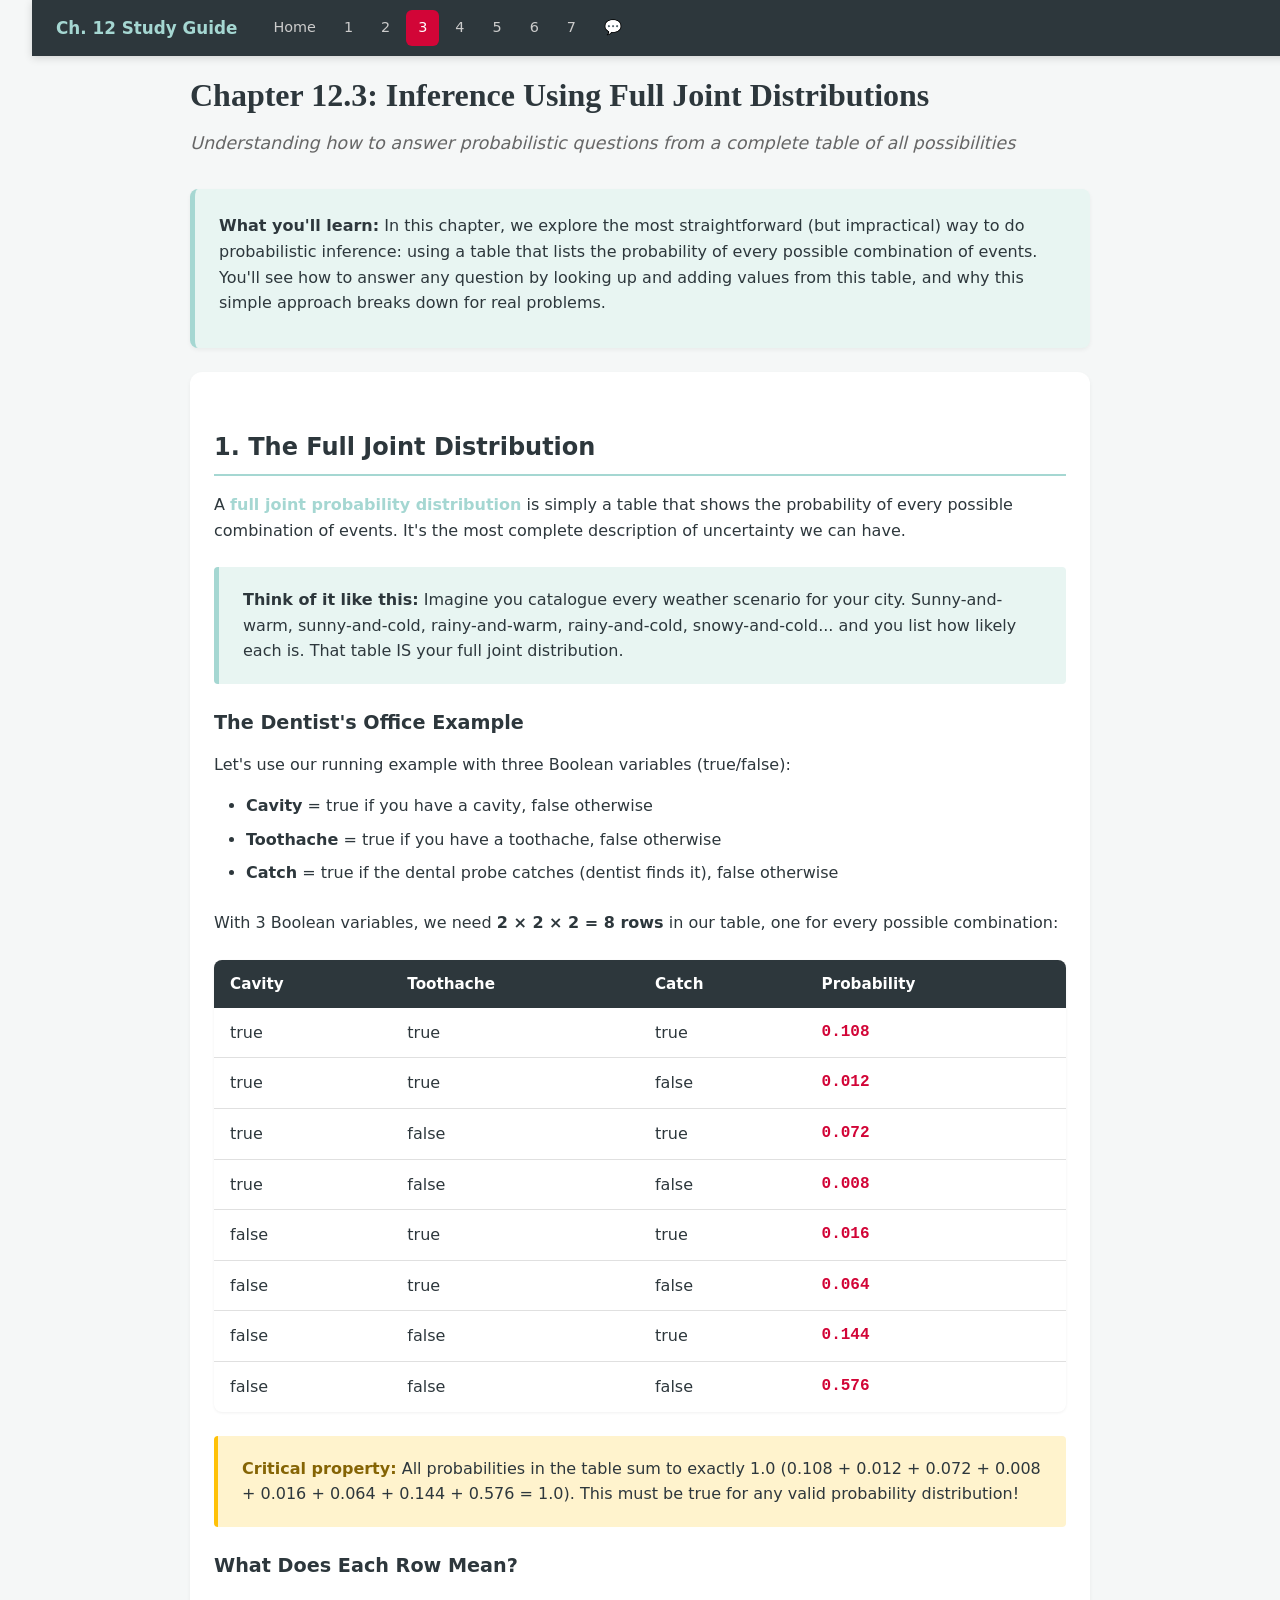
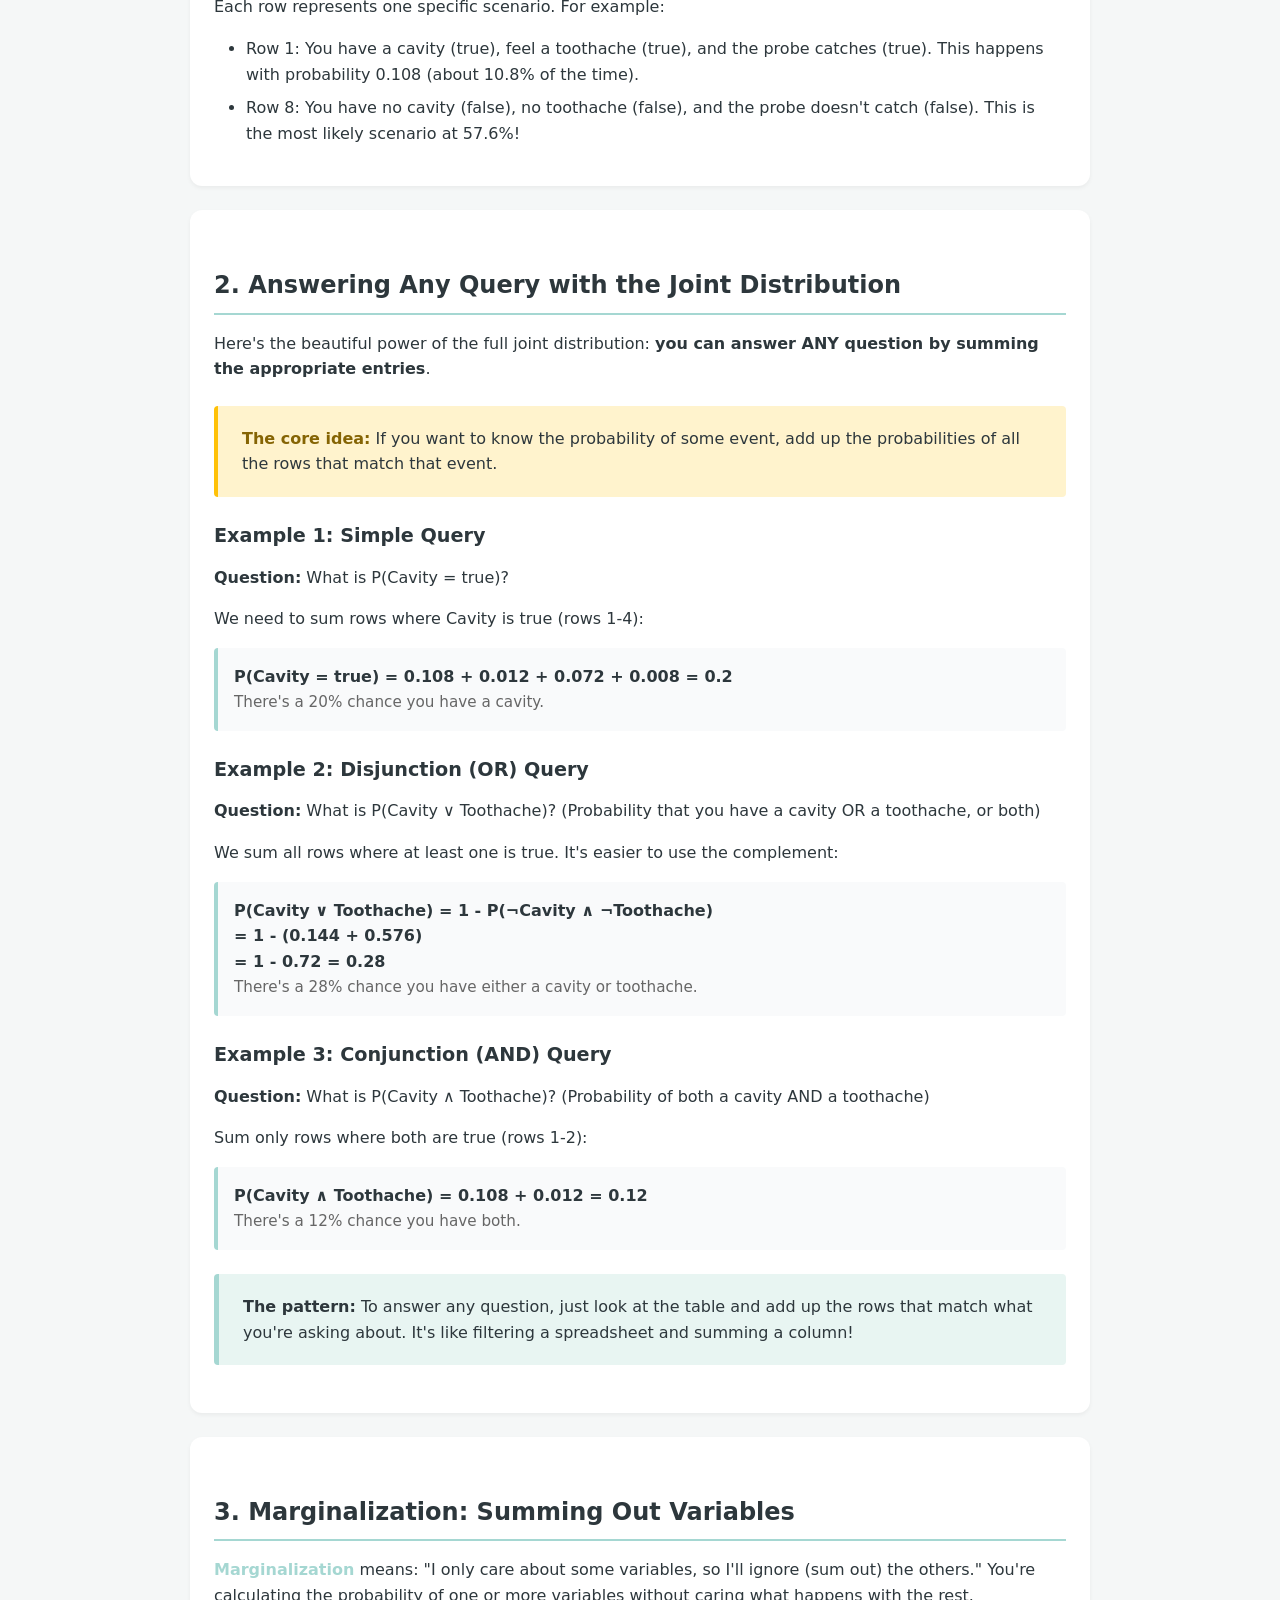
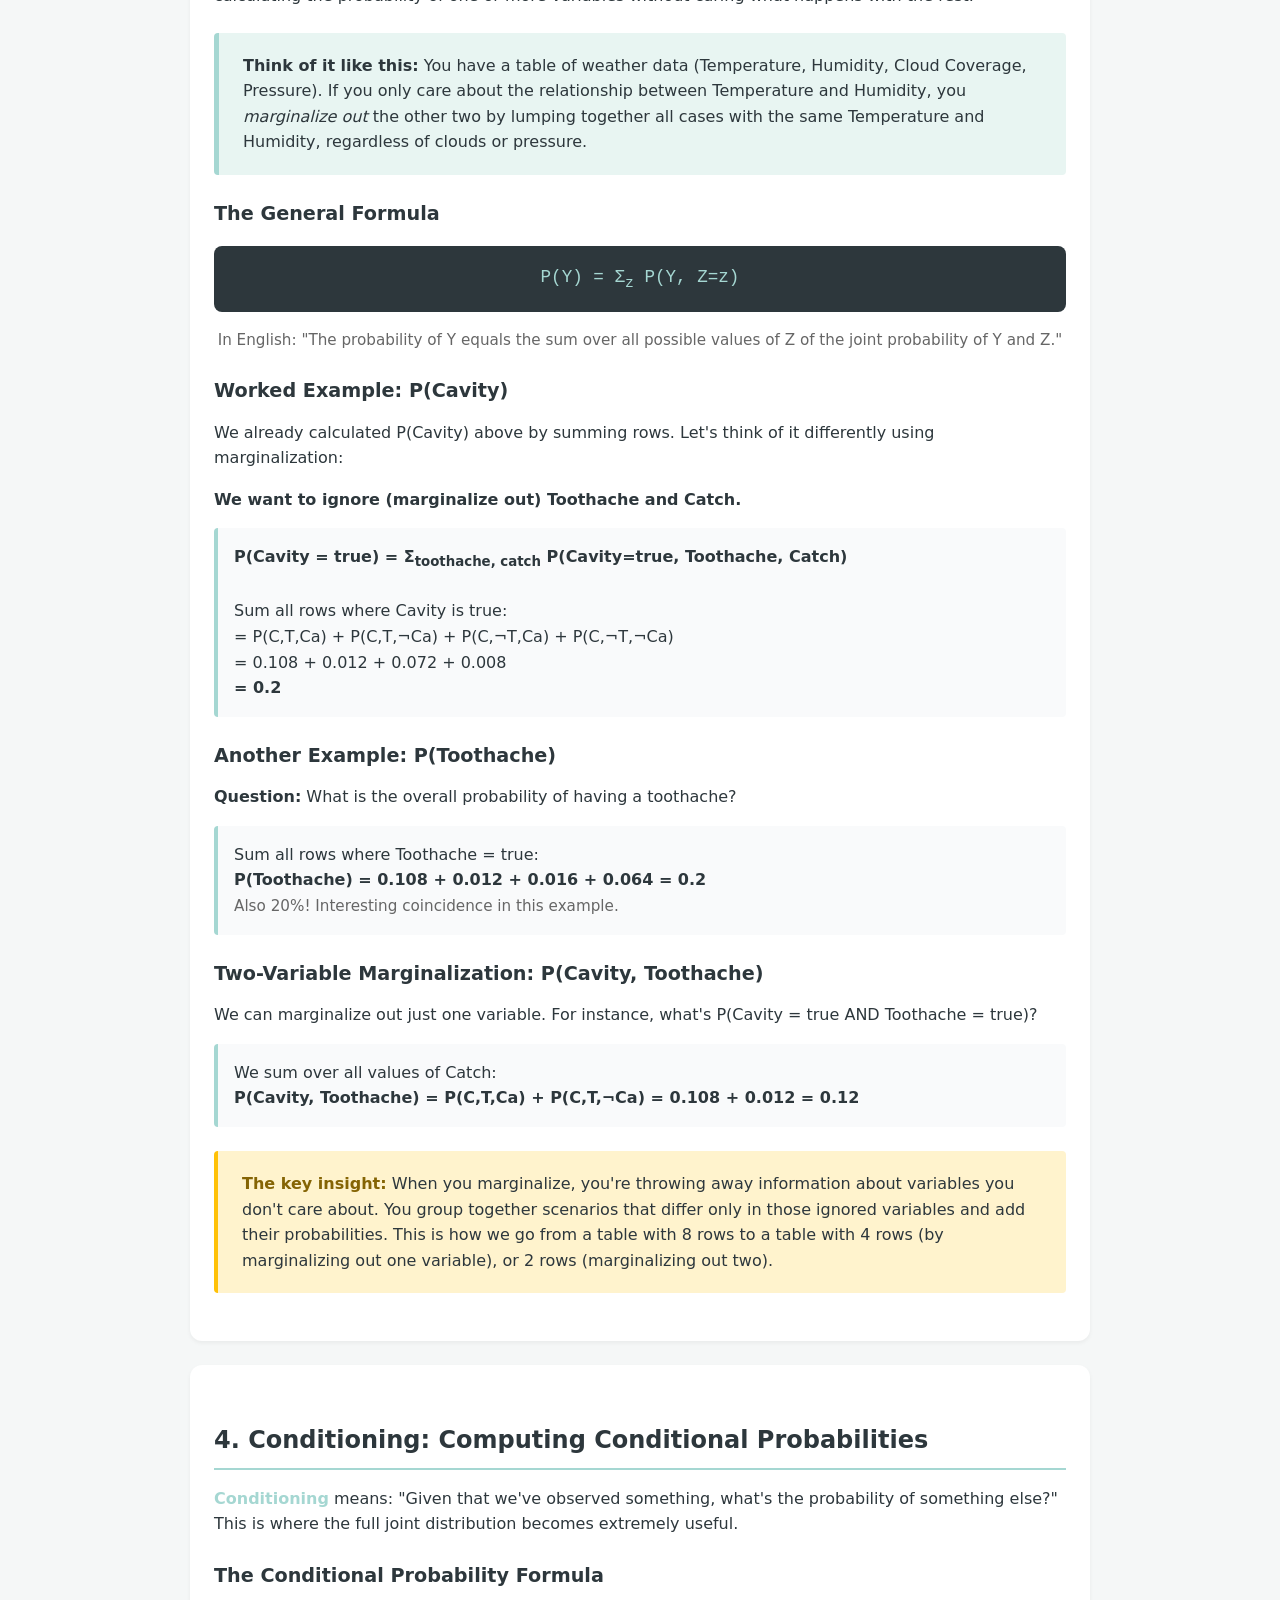
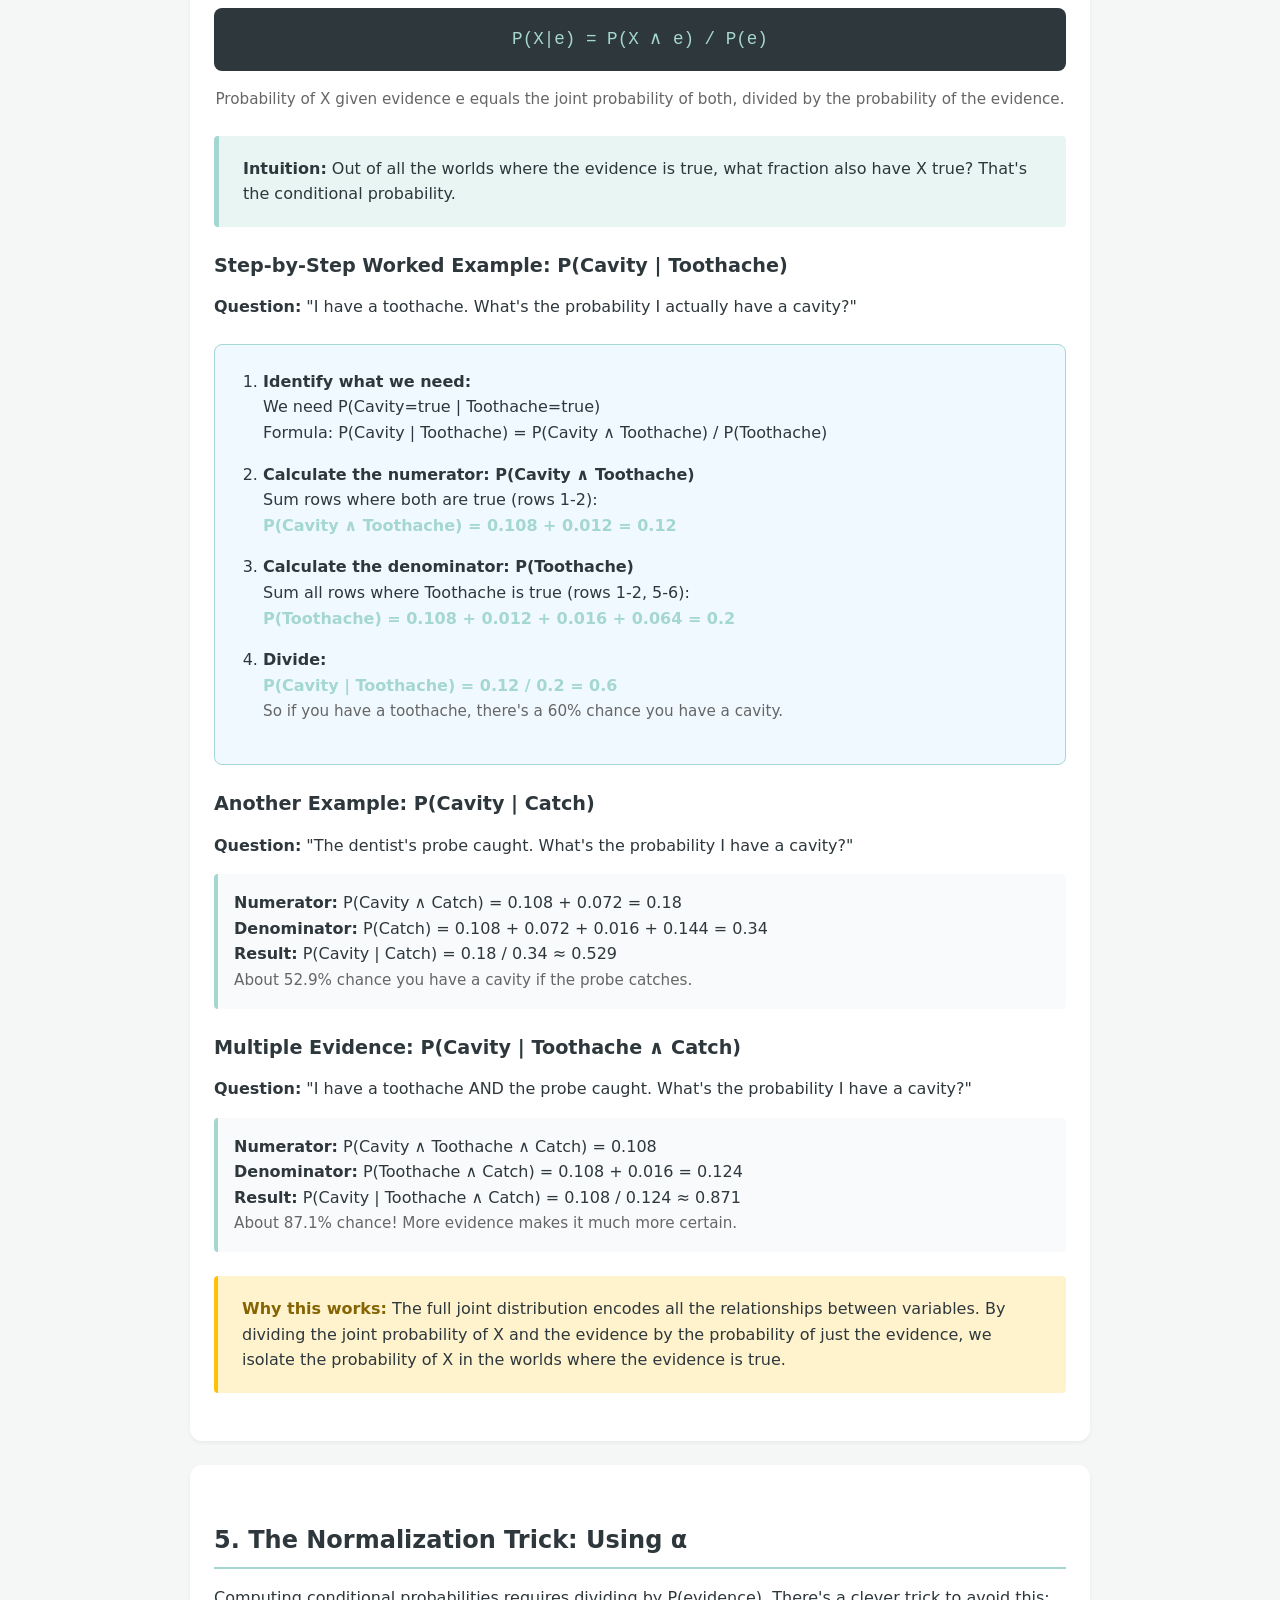
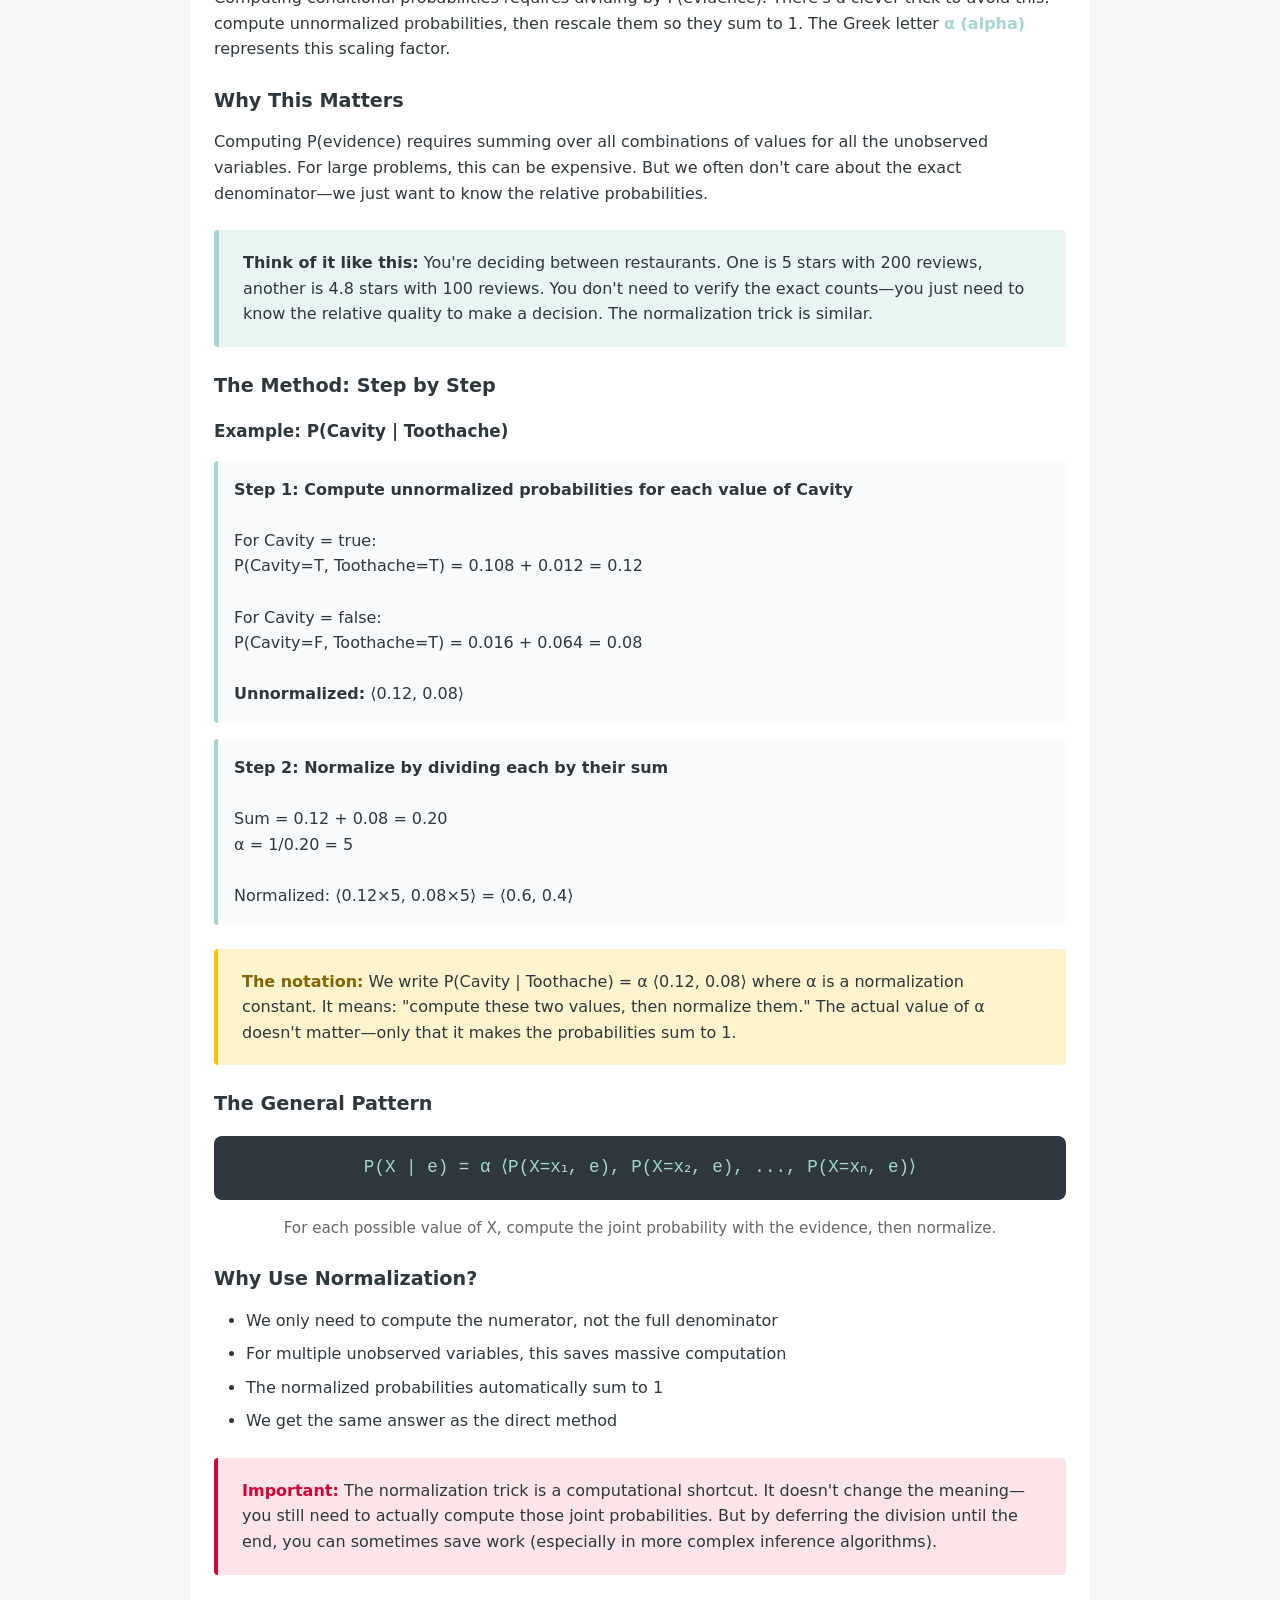
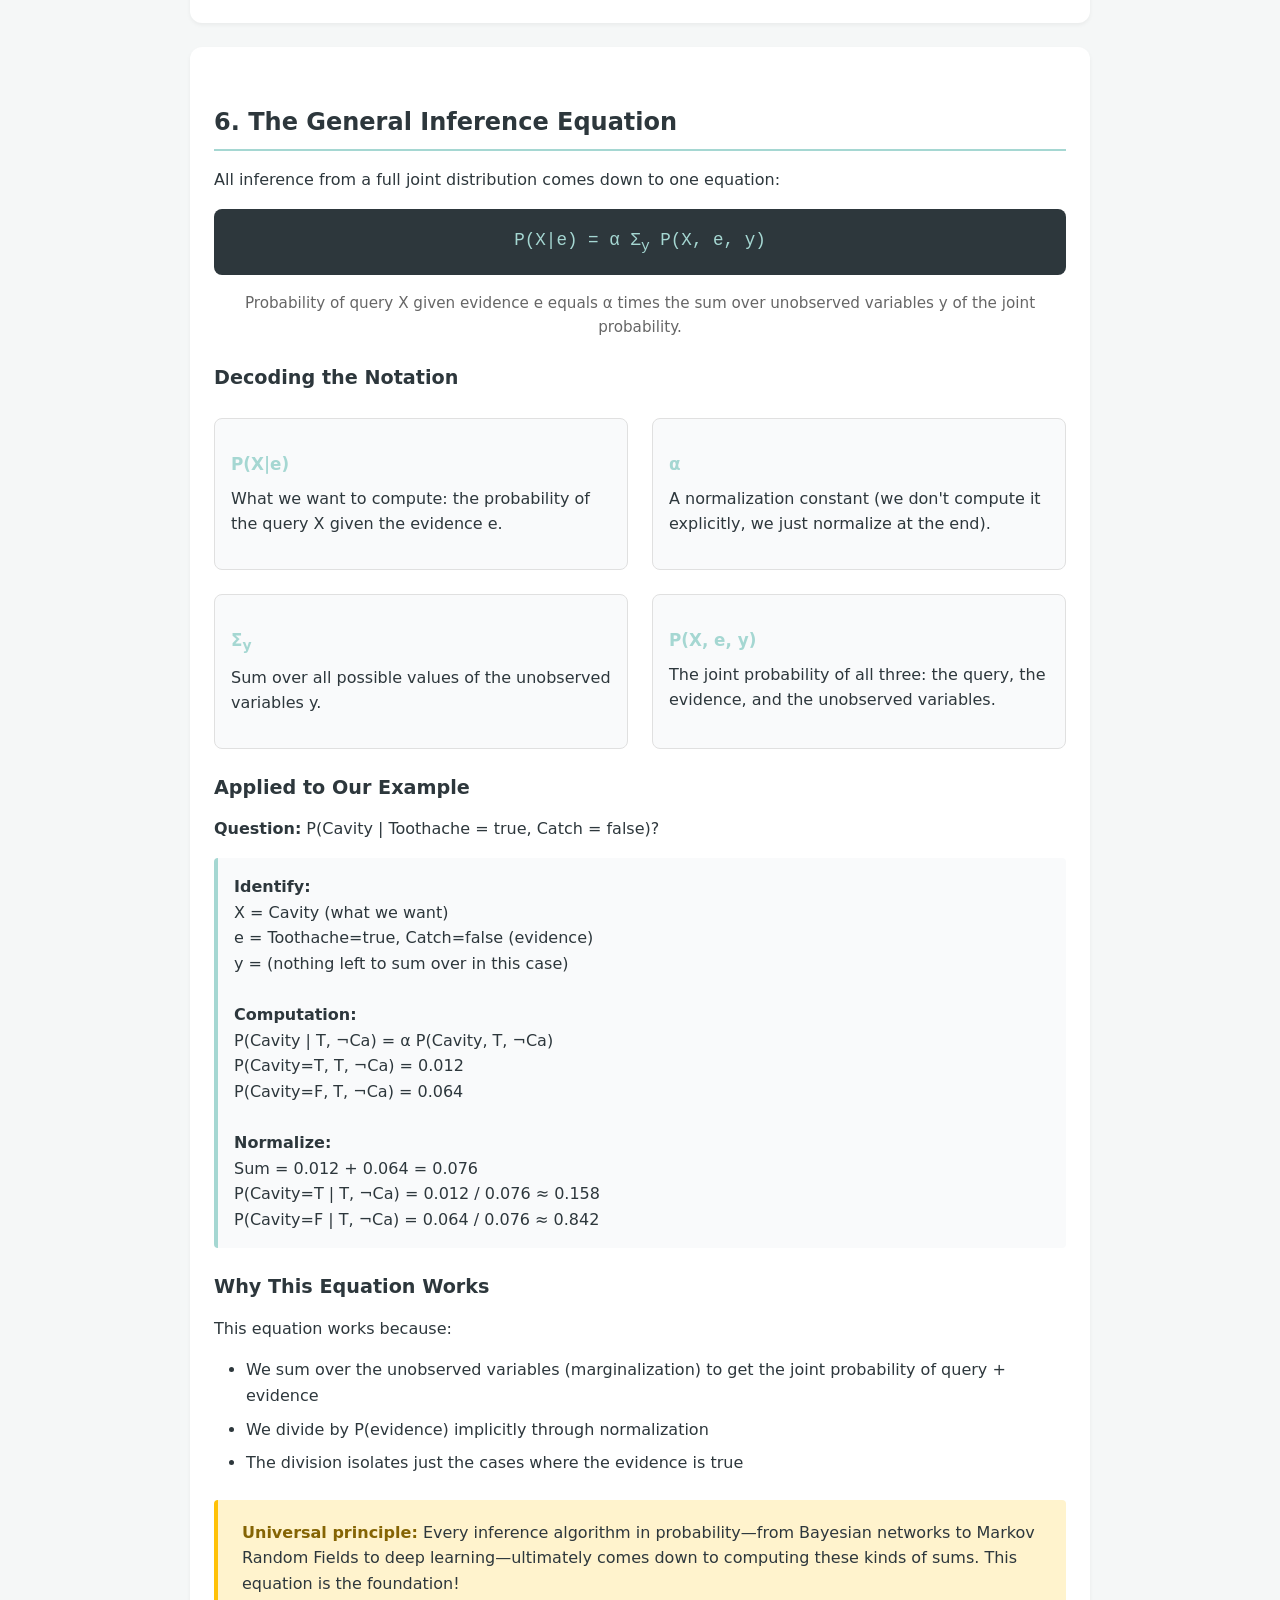
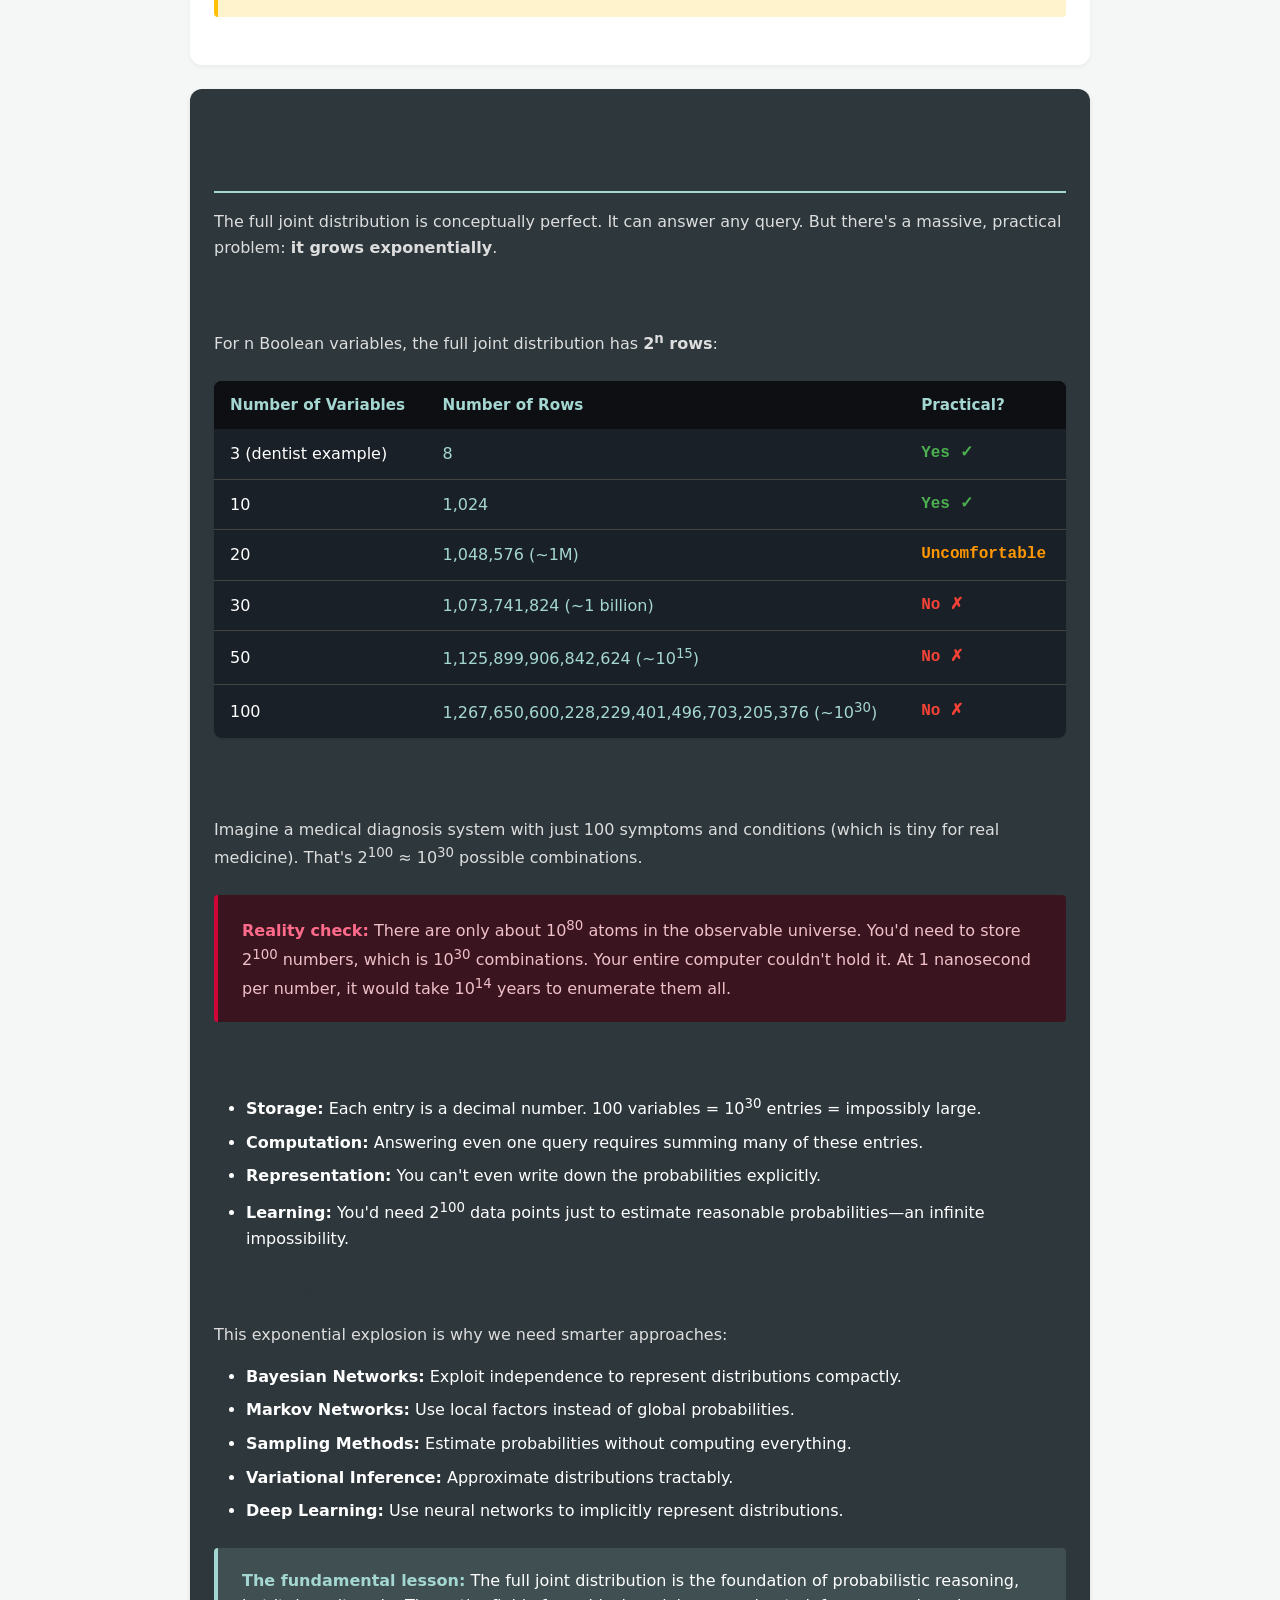
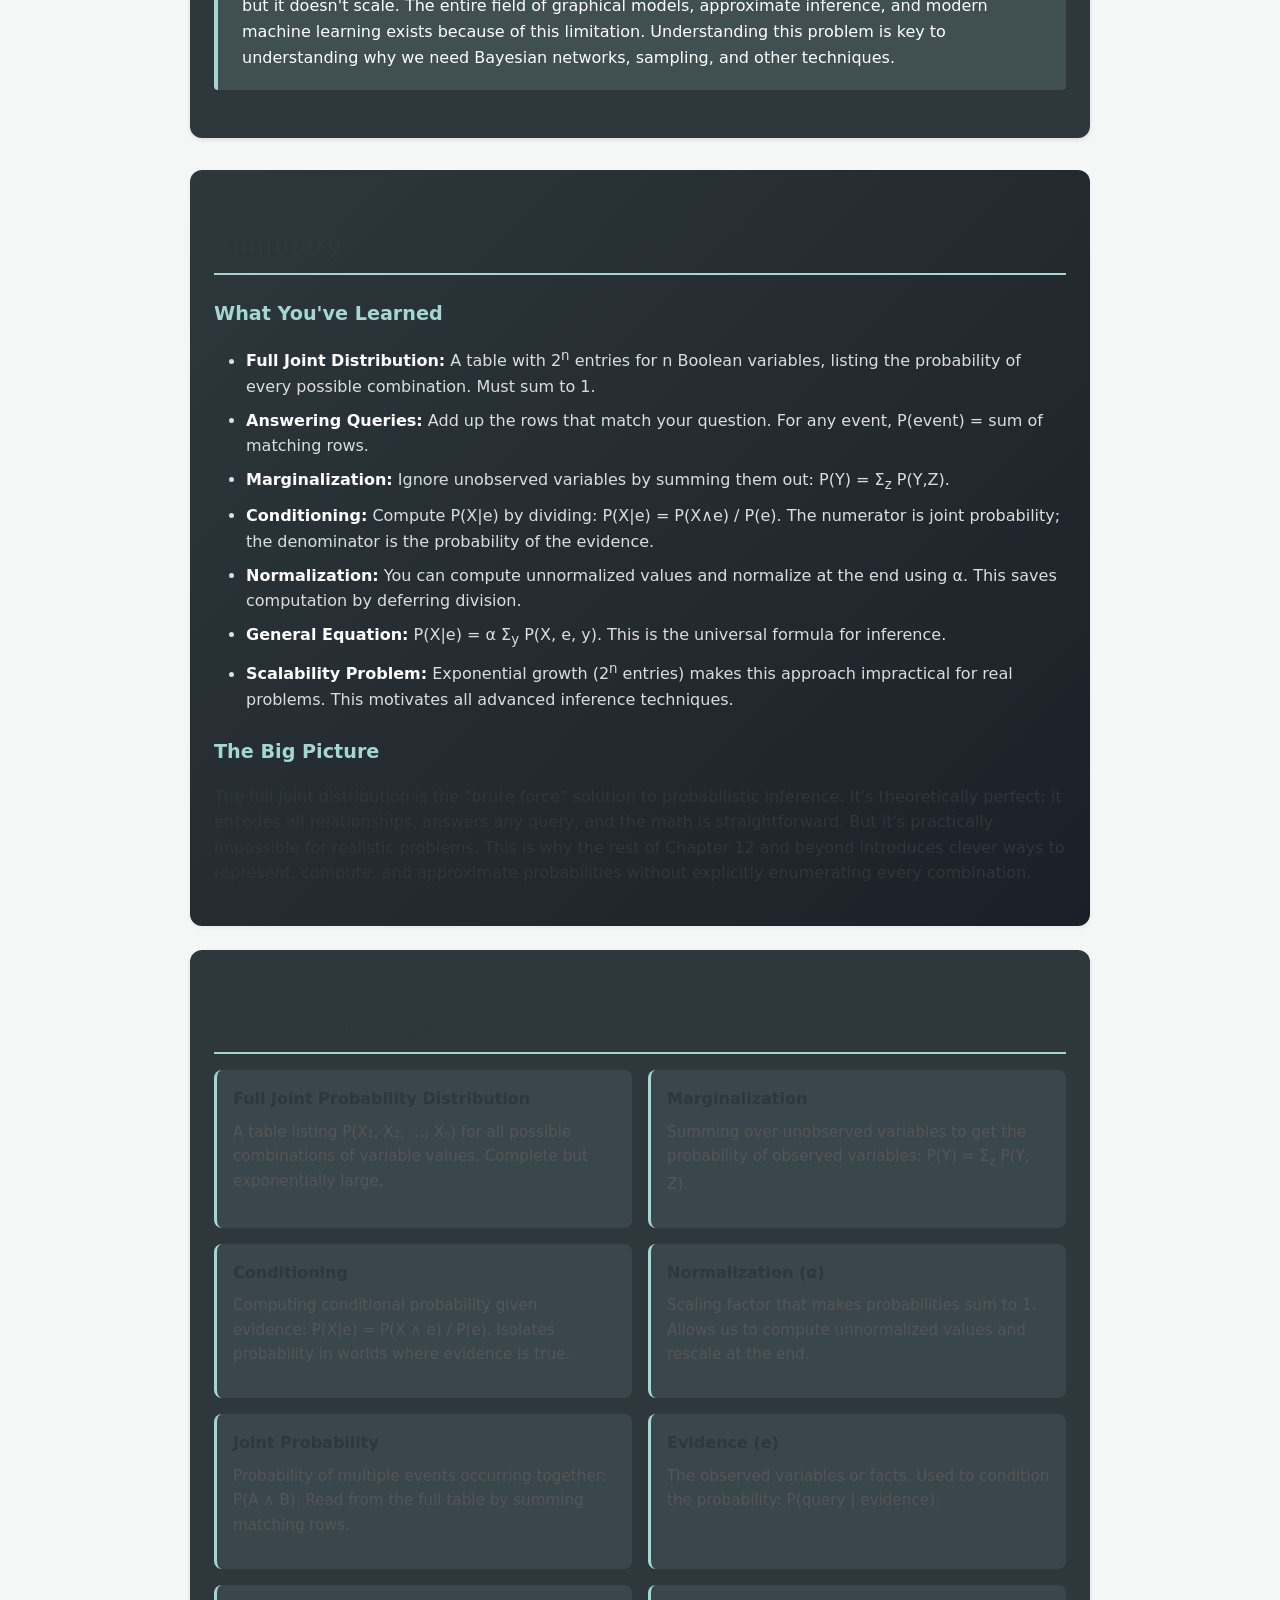
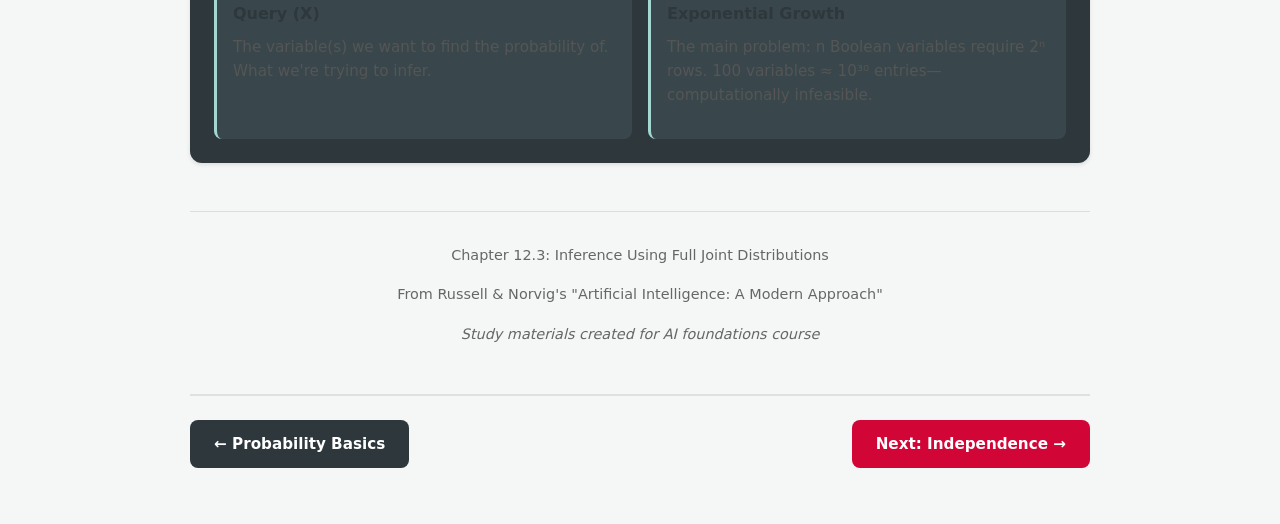
==== lesson_3_full_joint.html @ 1d51b7c7 "Machine Intelligence Ch.12 study guide website" ====
<!DOCTYPE html>
<html lang="en">
<head>
    <meta charset="UTF-8">
    <meta name="viewport" content="width=device-width, initial-scale=1.0">
    <title>Chapter 12.3: Inference Using Full Joint Distributions</title>
    <link rel="stylesheet" href="styles.css">
    <style>
        .card h2 {
            color: #2d373c;
            font-size: 1.5rem;
            margin-bottom: 1rem;
            padding-bottom: 0.5rem;
            border-bottom: 2px solid #a5d7d2;
        }

        .card h3 {
            color: #2d373c;
            font-size: 1.2rem;
            margin-top: 1.5rem;
            margin-bottom: 0.8rem;
        }

        .dark-card h2 {
            border-bottom-color: #a5d7d2;
        }

        table tbody tr td:last-child {
            color: #d20537;
            font-weight: 600;
            font-family: 'Consolas', monospace;
        }

        .term-list {
            display: grid;
            grid-template-columns: 1fr 1fr;
            gap: 1rem;
            margin-top: 1rem;
        }

        .term-list .term {
            background: rgba(165, 215, 210, 0.1);
            padding: 1rem;
            border-radius: 8px;
            border-left: 3px solid #a5d7d2;
            display: block;
        }

        .term-list .term strong {
            color: #2d373c;
            display: block;
            margin-bottom: 0.5rem;
        }

        .term-list .term p {
            font-size: 0.95rem;
            color: #555;
        }

        .summary-section h2 {
            border-bottom-color: #a5d7d2;
        }

        .step-by-step {
            background: #f0f9ff;
            border: 1px solid #a5d7d2;
            padding: 1.5rem;
            border-radius: 8px;
            margin: 1.5rem 0;
        }

        .step-by-step ol {
            margin-left: 1.5rem;
        }

        .step-by-step li {
            margin-bottom: 1rem;
        }

        .step-by-step li strong {
            color: #2d373c;
        }

        .comparison-box {
            display: grid;
            grid-template-columns: 1fr 1fr;
            gap: 1.5rem;
            margin: 1.5rem 0;
        }

        .comparison-item {
            background: #f9fafb;
            padding: 1rem;
            border-radius: 8px;
            border: 1px solid #e0e0e0;
        }

        .comparison-item h4 {
            color: #a5d7d2;
            margin-bottom: 0.5rem;
        }

        .intro-box {
            background: #e8f5f2;
            padding: 1.5rem;
            border-radius: 8px;
            margin-bottom: 1.5rem;
            border-left: 5px solid #a5d7d2;
        }

        .intro-box p {
            margin-bottom: 0.5rem;
        }

        @media (max-width: 600px) {
            .term-list { grid-template-columns: 1fr; }
            .comparison-box { grid-template-columns: 1fr; }
        }
    </style>
</head>
<body>

    <nav class="top-nav">
      <a href="index.html" class="nav-brand">Ch. 12 Study Guide</a>
      <div class="nav-links">
        <a href="index.html">Home</a>
        <a href="lesson_1_why_uncertainty.html">1</a>
        <a href="lesson_2_probability_basics.html">2</a>
        <a href="lesson_3_full_joint.html" class="active">3</a>
        <a href="lesson_4_independence.html">4</a>
        <a href="lesson_5_bayes_rule.html">5</a>
        <a href="lesson_6_naive_bayes.html">6</a>
        <a href="lesson_7_wumpus_world.html">7</a>
        <a href="discussion_guide_ch12.html">💬</a>
      </div>
    </nav>

    <div class="container">
        <h1>Chapter 12.3: Inference Using Full Joint Distributions</h1>
        <p class="subtitle">Understanding how to answer probabilistic questions from a complete table of all possibilities</p>

        <!-- Introduction -->
        <div class="card intro-box">
            <p><strong>What you'll learn:</strong> In this chapter, we explore the most straightforward (but impractical) way to do probabilistic inference: using a table that lists the probability of every possible combination of events. You'll see how to answer any question by looking up and adding values from this table, and why this simple approach breaks down for real problems.</p>
        </div>

        <!-- Section 1: The Full Joint Distribution -->
        <div class="card">
            <h2>1. The Full Joint Distribution</h2>

            <p>A <span class="probability">full joint probability distribution</span> is simply a table that shows the probability of every possible combination of events. It's the most complete description of uncertainty we can have.</p>

            <div class="analogy-box">
                <strong>Think of it like this:</strong> Imagine you catalogue every weather scenario for your city. Sunny-and-warm, sunny-and-cold, rainy-and-warm, rainy-and-cold, snowy-and-cold... and you list how likely each is. That table IS your full joint distribution.
            </div>

            <h3>The Dentist's Office Example</h3>
            <p>Let's use our running example with three Boolean variables (true/false):</p>
            <ul style="margin-left: 2rem; margin-top: 0.8rem;">
                <li><strong>Cavity</strong> = true if you have a cavity, false otherwise</li>
                <li><strong>Toothache</strong> = true if you have a toothache, false otherwise</li>
                <li><strong>Catch</strong> = true if the dental probe catches (dentist finds it), false otherwise</li>
            </ul>

            <p style="margin-top: 1.5rem;">With 3 Boolean variables, we need <strong>2 × 2 × 2 = 8 rows</strong> in our table, one for every possible combination:</p>

            <table>
                <thead>
                    <tr>
                        <th>Cavity</th>
                        <th>Toothache</th>
                        <th>Catch</th>
                        <th>Probability</th>
                    </tr>
                </thead>
                <tbody>
                    <tr><td>true</td><td>true</td><td>true</td><td>0.108</td></tr>
                    <tr><td>true</td><td>true</td><td>false</td><td>0.012</td></tr>
                    <tr><td>true</td><td>false</td><td>true</td><td>0.072</td></tr>
                    <tr><td>true</td><td>false</td><td>false</td><td>0.008</td></tr>
                    <tr><td>false</td><td>true</td><td>true</td><td>0.016</td></tr>
                    <tr><td>false</td><td>true</td><td>false</td><td>0.064</td></tr>
                    <tr><td>false</td><td>false</td><td>true</td><td>0.144</td></tr>
                    <tr><td>false</td><td>false</td><td>false</td><td>0.576</td></tr>
                </tbody>
            </table>

            <div class="key-insight">
                <strong>Critical property:</strong> All probabilities in the table sum to exactly 1.0 (0.108 + 0.012 + 0.072 + 0.008 + 0.016 + 0.064 + 0.144 + 0.576 = 1.0). This must be true for any valid probability distribution!
            </div>

            <h3>What Does Each Row Mean?</h3>
            <p>Each row represents one specific scenario. For example:</p>
            <ul style="margin-left: 2rem; margin-top: 0.8rem;">
                <li>Row 1: You have a cavity (true), feel a toothache (true), and the probe catches (true). This happens with probability 0.108 (about 10.8% of the time).</li>
                <li>Row 8: You have no cavity (false), no toothache (false), and the probe doesn't catch (false). This is the most likely scenario at 57.6%!</li>
            </ul>
        </div>

        <!-- Section 2: Answering Queries -->
        <div class="card">
            <h2>2. Answering Any Query with the Joint Distribution</h2>

            <p>Here's the beautiful power of the full joint distribution: <strong>you can answer ANY question by summing the appropriate entries</strong>.</p>

            <div class="key-insight">
                <strong>The core idea:</strong> If you want to know the probability of some event, add up the probabilities of all the rows that match that event.
            </div>

            <h3>Example 1: Simple Query</h3>
            <p><strong>Question:</strong> What is P(Cavity = true)?</p>
            <p style="margin-top: 1rem;">We need to sum rows where Cavity is true (rows 1-4):</p>

            <div class="example-step">
                <strong>P(Cavity = true) = 0.108 + 0.012 + 0.072 + 0.008 = 0.2</strong><br>
                <span style="color: #666; font-size: 0.95rem;">There's a 20% chance you have a cavity.</span>
            </div>

            <h3>Example 2: Disjunction (OR) Query</h3>
            <p><strong>Question:</strong> What is P(Cavity ∨ Toothache)? (Probability that you have a cavity OR a toothache, or both)</p>
            <p style="margin-top: 1rem;">We sum all rows where at least one is true. It's easier to use the complement:</p>

            <div class="example-step">
                <strong>P(Cavity ∨ Toothache) = 1 - P(¬Cavity ∧ ¬Toothache)</strong><br>
                <strong>= 1 - (0.144 + 0.576)</strong><br>
                <strong>= 1 - 0.72 = 0.28</strong><br>
                <span style="color: #666; font-size: 0.95rem;">There's a 28% chance you have either a cavity or toothache.</span>
            </div>

            <h3>Example 3: Conjunction (AND) Query</h3>
            <p><strong>Question:</strong> What is P(Cavity ∧ Toothache)? (Probability of both a cavity AND a toothache)</p>
            <p style="margin-top: 1rem;">Sum only rows where both are true (rows 1-2):</p>

            <div class="example-step">
                <strong>P(Cavity ∧ Toothache) = 0.108 + 0.012 = 0.12</strong><br>
                <span style="color: #666; font-size: 0.95rem;">There's a 12% chance you have both.</span>
            </div>

            <div class="analogy-box">
                <strong>The pattern:</strong> To answer any question, just look at the table and add up the rows that match what you're asking about. It's like filtering a spreadsheet and summing a column!
            </div>
        </div>

        <!-- Section 3: Marginalization -->
        <div class="card">
            <h2>3. Marginalization: Summing Out Variables</h2>

            <p><span class="probability">Marginalization</span> means: "I only care about some variables, so I'll ignore (sum out) the others." You're calculating the probability of one or more variables without caring what happens with the rest.</p>

            <div class="analogy-box">
                <strong>Think of it like this:</strong> You have a table of weather data (Temperature, Humidity, Cloud Coverage, Pressure). If you only care about the relationship between Temperature and Humidity, you <em>marginalize out</em> the other two by lumping together all cases with the same Temperature and Humidity, regardless of clouds or pressure.
            </div>

            <h3>The General Formula</h3>
            <div class="formula-box">
                P(Y) = Σ<sub>z</sub> P(Y, Z=z)
            </div>
            <p style="text-align: center; color: #666; font-size: 0.95rem;">In English: "The probability of Y equals the sum over all possible values of Z of the joint probability of Y and Z."</p>

            <h3>Worked Example: P(Cavity)</h3>
            <p>We already calculated P(Cavity) above by summing rows. Let's think of it differently using marginalization:</p>

            <p style="margin-top: 1rem;"><strong>We want to ignore (marginalize out) Toothache and Catch.</strong></p>

            <div class="example-step">
                <strong>P(Cavity = true) = Σ<sub>toothache, catch</sub> P(Cavity=true, Toothache, Catch)</strong><br><br>
                Sum all rows where Cavity is true:<br>
                = P(C,T,Ca) + P(C,T,¬Ca) + P(C,¬T,Ca) + P(C,¬T,¬Ca)<br>
                = 0.108 + 0.012 + 0.072 + 0.008<br>
                <strong>= 0.2</strong>
            </div>

            <h3>Another Example: P(Toothache)</h3>
            <p><strong>Question:</strong> What is the overall probability of having a toothache?</p>

            <div class="example-step">
                Sum all rows where Toothache = true:<br>
                <strong>P(Toothache) = 0.108 + 0.012 + 0.016 + 0.064 = 0.2</strong><br>
                <span style="color: #666; font-size: 0.95rem;">Also 20%! Interesting coincidence in this example.</span>
            </div>

            <h3>Two-Variable Marginalization: P(Cavity, Toothache)</h3>
            <p>We can marginalize out just one variable. For instance, what's P(Cavity = true AND Toothache = true)?</p>

            <div class="example-step">
                We sum over all values of Catch:<br>
                <strong>P(Cavity, Toothache) = P(C,T,Ca) + P(C,T,¬Ca) = 0.108 + 0.012 = 0.12</strong>
            </div>

            <div class="key-insight">
                <strong>The key insight:</strong> When you marginalize, you're throwing away information about variables you don't care about. You group together scenarios that differ only in those ignored variables and add their probabilities. This is how we go from a table with 8 rows to a table with 4 rows (by marginalizing out one variable), or 2 rows (marginalizing out two).
            </div>
        </div>

        <!-- Section 4: Conditioning -->
        <div class="card">
            <h2>4. Conditioning: Computing Conditional Probabilities</h2>

            <p><span class="probability">Conditioning</span> means: "Given that we've observed something, what's the probability of something else?" This is where the full joint distribution becomes extremely useful.</p>

            <h3>The Conditional Probability Formula</h3>
            <div class="formula-box">
                P(X|e) = P(X ∧ e) / P(e)
            </div>
            <p style="text-align: center; color: #666; font-size: 0.95rem;">Probability of X given evidence e equals the joint probability of both, divided by the probability of the evidence.</p>

            <div class="analogy-box">
                <strong>Intuition:</strong> Out of all the worlds where the evidence is true, what fraction also have X true? That's the conditional probability.
            </div>

            <h3>Step-by-Step Worked Example: P(Cavity | Toothache)</h3>
            <p><strong>Question:</strong> "I have a toothache. What's the probability I actually have a cavity?"</p>

            <div class="step-by-step">
                <ol>
                    <li>
                        <strong>Identify what we need:</strong><br>
                        We need P(Cavity=true | Toothache=true)<br>
                        Formula: P(Cavity | Toothache) = P(Cavity ∧ Toothache) / P(Toothache)
                    </li>
                    <li>
                        <strong>Calculate the numerator: P(Cavity ∧ Toothache)</strong><br>
                        Sum rows where both are true (rows 1-2):<br>
                        <span class="probability">P(Cavity ∧ Toothache) = 0.108 + 0.012 = 0.12</span>
                    </li>
                    <li>
                        <strong>Calculate the denominator: P(Toothache)</strong><br>
                        Sum all rows where Toothache is true (rows 1-2, 5-6):<br>
                        <span class="probability">P(Toothache) = 0.108 + 0.012 + 0.016 + 0.064 = 0.2</span>
                    </li>
                    <li>
                        <strong>Divide:</strong><br>
                        <span class="probability">P(Cavity | Toothache) = 0.12 / 0.2 = 0.6</span><br>
                        <span style="color: #666; font-size: 0.95rem;">So if you have a toothache, there's a 60% chance you have a cavity.</span>
                    </li>
                </ol>
            </div>

            <h3>Another Example: P(Cavity | Catch)</h3>
            <p><strong>Question:</strong> "The dentist's probe caught. What's the probability I have a cavity?"</p>

            <div class="example-step">
                <strong>Numerator:</strong> P(Cavity ∧ Catch) = 0.108 + 0.072 = 0.18<br>
                <strong>Denominator:</strong> P(Catch) = 0.108 + 0.072 + 0.016 + 0.144 = 0.34<br>
                <strong>Result:</strong> P(Cavity | Catch) = 0.18 / 0.34 ≈ 0.529<br>
                <span style="color: #666; font-size: 0.95rem;">About 52.9% chance you have a cavity if the probe catches.</span>
            </div>

            <h3>Multiple Evidence: P(Cavity | Toothache ∧ Catch)</h3>
            <p><strong>Question:</strong> "I have a toothache AND the probe caught. What's the probability I have a cavity?"</p>

            <div class="example-step">
                <strong>Numerator:</strong> P(Cavity ∧ Toothache ∧ Catch) = 0.108<br>
                <strong>Denominator:</strong> P(Toothache ∧ Catch) = 0.108 + 0.016 = 0.124<br>
                <strong>Result:</strong> P(Cavity | Toothache ∧ Catch) = 0.108 / 0.124 ≈ 0.871<br>
                <span style="color: #666; font-size: 0.95rem;">About 87.1% chance! More evidence makes it much more certain.</span>
            </div>

            <div class="key-insight">
                <strong>Why this works:</strong> The full joint distribution encodes all the relationships between variables. By dividing the joint probability of X and the evidence by the probability of just the evidence, we isolate the probability of X in the worlds where the evidence is true.
            </div>
        </div>

        <!-- Section 5: The Normalization Trick -->
        <div class="card">
            <h2>5. The Normalization Trick: Using α</h2>

            <p>Computing conditional probabilities requires dividing by P(evidence). There's a clever trick to avoid this: compute unnormalized probabilities, then rescale them so they sum to 1. The Greek letter <span class="probability">α (alpha)</span> represents this scaling factor.</p>

            <h3>Why This Matters</h3>
            <p>Computing P(evidence) requires summing over all combinations of values for all the unobserved variables. For large problems, this can be expensive. But we often don't care about the exact denominator—we just want to know the relative probabilities.</p>

            <div class="analogy-box">
                <strong>Think of it like this:</strong> You're deciding between restaurants. One is 5 stars with 200 reviews, another is 4.8 stars with 100 reviews. You don't need to verify the exact counts—you just need to know the relative quality to make a decision. The normalization trick is similar.
            </div>

            <h3>The Method: Step by Step</h3>

            <h4 style="margin-top:1rem;">Example: P(Cavity | Toothache)</h4>

            <div class="example-step">
                <strong>Step 1: Compute unnormalized probabilities for each value of Cavity</strong><br><br>
                For Cavity = true:<br>
                P(Cavity=T, Toothache=T) = 0.108 + 0.012 = 0.12<br><br>
                For Cavity = false:<br>
                P(Cavity=F, Toothache=T) = 0.016 + 0.064 = 0.08<br><br>
                <strong>Unnormalized:</strong> ⟨0.12, 0.08⟩
            </div>

            <div class="example-step">
                <strong>Step 2: Normalize by dividing each by their sum</strong><br><br>
                Sum = 0.12 + 0.08 = 0.20<br>
                α = 1/0.20 = 5<br><br>
                Normalized: ⟨0.12×5, 0.08×5⟩ = ⟨0.6, 0.4⟩
            </div>

            <div class="key-insight">
                <strong>The notation:</strong> We write P(Cavity | Toothache) = α ⟨0.12, 0.08⟩ where α is a normalization constant. It means: "compute these two values, then normalize them." The actual value of α doesn't matter—only that it makes the probabilities sum to 1.
            </div>

            <h3>The General Pattern</h3>
            <div class="formula-box">
                P(X | e) = α ⟨P(X=x₁, e), P(X=x₂, e), ..., P(X=xₙ, e)⟩
            </div>
            <p style="text-align: center; color: #666; font-size: 0.95rem;">For each possible value of X, compute the joint probability with the evidence, then normalize.</p>

            <h3>Why Use Normalization?</h3>
            <ul style="margin-left: 2rem; margin-top: 0.8rem;">
                <li>We only need to compute the numerator, not the full denominator</li>
                <li>For multiple unobserved variables, this saves massive computation</li>
                <li>The normalized probabilities automatically sum to 1</li>
                <li>We get the same answer as the direct method</li>
            </ul>

            <div class="warning-box">
                <strong>Important:</strong> The normalization trick is a computational shortcut. It doesn't change the meaning—you still need to actually compute those joint probabilities. But by deferring the division until the end, you can sometimes save work (especially in more complex inference algorithms).
            </div>
        </div>

        <!-- Section 6: The General Inference Equation -->
        <div class="card">
            <h2>6. The General Inference Equation</h2>

            <p>All inference from a full joint distribution comes down to one equation:</p>

            <div class="formula-box">
                P(X|e) = α Σ<sub>y</sub> P(X, e, y)
            </div>

            <p style="text-align: center; color: #666; font-size: 0.95rem; margin-bottom: 1.5rem;">Probability of query X given evidence e equals α times the sum over unobserved variables y of the joint probability.</p>

            <h3>Decoding the Notation</h3>

            <div class="comparison-box">
                <div class="comparison-item">
                    <h4>P(X|e)</h4>
                    <p>What we want to compute: the probability of the query X given the evidence e.</p>
                </div>
                <div class="comparison-item">
                    <h4>α</h4>
                    <p>A normalization constant (we don't compute it explicitly, we just normalize at the end).</p>
                </div>
                <div class="comparison-item">
                    <h4>Σ<sub>y</sub></h4>
                    <p>Sum over all possible values of the unobserved variables y.</p>
                </div>
                <div class="comparison-item">
                    <h4>P(X, e, y)</h4>
                    <p>The joint probability of all three: the query, the evidence, and the unobserved variables.</p>
                </div>
            </div>

            <h3>Applied to Our Example</h3>
            <p><strong>Question:</strong> P(Cavity | Toothache = true, Catch = false)?</p>

            <div class="example-step">
                <strong>Identify:</strong><br>
                X = Cavity (what we want)<br>
                e = Toothache=true, Catch=false (evidence)<br>
                y = (nothing left to sum over in this case)<br><br>
                <strong>Computation:</strong><br>
                P(Cavity | T, ¬Ca) = α P(Cavity, T, ¬Ca)<br>
                P(Cavity=T, T, ¬Ca) = 0.012<br>
                P(Cavity=F, T, ¬Ca) = 0.064<br><br>
                <strong>Normalize:</strong><br>
                Sum = 0.012 + 0.064 = 0.076<br>
                P(Cavity=T | T, ¬Ca) = 0.012 / 0.076 ≈ 0.158<br>
                P(Cavity=F | T, ¬Ca) = 0.064 / 0.076 ≈ 0.842
            </div>

            <h3>Why This Equation Works</h3>
            <p>This equation works because:</p>
            <ul style="margin-left: 2rem; margin-top: 0.8rem;">
                <li>We sum over the unobserved variables (marginalization) to get the joint probability of query + evidence</li>
                <li>We divide by P(evidence) implicitly through normalization</li>
                <li>The division isolates just the cases where the evidence is true</li>
            </ul>

            <div class="key-insight">
                <strong>Universal principle:</strong> Every inference algorithm in probability—from Bayesian networks to Markov Random Fields to deep learning—ultimately comes down to computing these kinds of sums. This equation is the foundation!
            </div>
        </div>

        <!-- Section 7: The Scalability Problem -->
        <div class="card dark-card">
            <h2>7. The Scalability Problem: Why This Doesn't Scale</h2>

            <p>The full joint distribution is conceptually perfect. It can answer any query. But there's a massive, practical problem: <strong>it grows exponentially</strong>.</p>

            <h3>The Exponential Explosion</h3>

            <p>For n Boolean variables, the full joint distribution has <strong>2<sup>n</sup> rows</strong>:</p>

            <table style="background: #1a2027; margin: 1.5rem 0;">
                <thead>
                    <tr style="background: #0d0f13;">
                        <th style="color: #a5d7d2;">Number of Variables</th>
                        <th style="color: #a5d7d2;">Number of Rows</th>
                        <th style="color: #a5d7d2;">Practical?</th>
                    </tr>
                </thead>
                <tbody>
                    <tr style="border-bottom-color: #444;">
                        <td style="color: white;">3 (dentist example)</td>
                        <td style="color: #a5d7d2;">8</td>
                        <td style="color: #4caf50;">Yes ✓</td>
                    </tr>
                    <tr style="border-bottom-color: #444;">
                        <td style="color: white;">10</td>
                        <td style="color: #a5d7d2;">1,024</td>
                        <td style="color: #4caf50;">Yes ✓</td>
                    </tr>
                    <tr style="border-bottom-color: #444;">
                        <td style="color: white;">20</td>
                        <td style="color: #a5d7d2;">1,048,576 (~1M)</td>
                        <td style="color: #ff9800;">Uncomfortable</td>
                    </tr>
                    <tr style="border-bottom-color: #444;">
                        <td style="color: white;">30</td>
                        <td style="color: #a5d7d2;">1,073,741,824 (~1 billion)</td>
                        <td style="color: #f44336;">No ✗</td>
                    </tr>
                    <tr style="border-bottom-color: #444;">
                        <td style="color: white;">50</td>
                        <td style="color: #a5d7d2;">1,125,899,906,842,624 (~10<sup>15</sup>)</td>
                        <td style="color: #f44336;">No ✗</td>
                    </tr>
                    <tr style="border-bottom-color: #444;">
                        <td style="color: white;">100</td>
                        <td style="color: #a5d7d2;">1,267,650,600,228,229,401,496,703,205,376 (~10<sup>30</sup>)</td>
                        <td style="color: #f44336;">No ✗</td>
                    </tr>
                </tbody>
            </table>

            <h3>A Concrete Nightmare</h3>
            <p style="margin-top: 1.5rem;">Imagine a medical diagnosis system with just 100 symptoms and conditions (which is tiny for real medicine). That's 2<sup>100</sup> ≈ 10<sup>30</sup> possible combinations.</p>

            <div class="warning-box">
                <strong>Reality check:</strong> There are only about 10<sup>80</sup> atoms in the observable universe. You'd need to store 2<sup>100</sup> numbers, which is 10<sup>30</sup> combinations. Your entire computer couldn't hold it. At 1 nanosecond per number, it would take 10<sup>14</sup> years to enumerate them all.
            </div>

            <h3>Storage and Computation Costs</h3>
            <ul style="margin-left: 2rem; margin-top: 1rem;">
                <li><strong>Storage:</strong> Each entry is a decimal number. 100 variables = 10<sup>30</sup> entries = impossibly large.</li>
                <li><strong>Computation:</strong> Answering even one query requires summing many of these entries.</li>
                <li><strong>Representation:</strong> You can't even write down the probabilities explicitly.</li>
                <li><strong>Learning:</strong> You'd need 2<sup>100</sup> data points just to estimate reasonable probabilities—an infinite impossibility.</li>
            </ul>

            <h3>Why This Matters</h3>
            <p style="margin-top: 1rem;">This exponential explosion is why we need smarter approaches:</p>

            <ul style="margin-left: 2rem; margin-top: 0.8rem;">
                <li><strong>Bayesian Networks:</strong> Exploit independence to represent distributions compactly.</li>
                <li><strong>Markov Networks:</strong> Use local factors instead of global probabilities.</li>
                <li><strong>Sampling Methods:</strong> Estimate probabilities without computing everything.</li>
                <li><strong>Variational Inference:</strong> Approximate distributions tractably.</li>
                <li><strong>Deep Learning:</strong> Use neural networks to implicitly represent distributions.</li>
            </ul>

            <div class="key-insight" style="background: rgba(165, 215, 210, 0.15); color: white; border-left-color: #a5d7d2;">
                <strong>The fundamental lesson:</strong> The full joint distribution is the foundation of probabilistic reasoning, but it doesn't scale. The entire field of graphical models, approximate inference, and modern machine learning exists because of this limitation. Understanding this problem is key to understanding why we need Bayesian networks, sampling, and other techniques.
            </div>
        </div>

        <!-- Summary Section -->
        <div class="card summary-section">
            <h2>Summary</h2>

            <h3 style="color: #a5d7d2;">What You've Learned</h3>
            <ul style="margin-left: 2rem; margin-top: 1rem; color: #2d373c;">
                <li><strong>Full Joint Distribution:</strong> A table with 2<sup>n</sup> entries for n Boolean variables, listing the probability of every possible combination. Must sum to 1.</li>
                <li><strong>Answering Queries:</strong> Add up the rows that match your question. For any event, P(event) = sum of matching rows.</li>
                <li><strong>Marginalization:</strong> Ignore unobserved variables by summing them out: P(Y) = Σ<sub>z</sub> P(Y,Z).</li>
                <li><strong>Conditioning:</strong> Compute P(X|e) by dividing: P(X|e) = P(X∧e) / P(e). The numerator is joint probability; the denominator is the probability of the evidence.</li>
                <li><strong>Normalization:</strong> You can compute unnormalized values and normalize at the end using α. This saves computation by deferring division.</li>
                <li><strong>General Equation:</strong> P(X|e) = α Σ<sub>y</sub> P(X, e, y). This is the universal formula for inference.</li>
                <li><strong>Scalability Problem:</strong> Exponential growth (2<sup>n</sup> entries) makes this approach impractical for real problems. This motivates all advanced inference techniques.</li>
            </ul>

            <h3 style="color: #a5d7d2; margin-top: 1.5rem;">The Big Picture</h3>
            <p style="color: #2d373c; margin-top: 1rem;">The full joint distribution is the "brute force" solution to probabilistic inference. It's theoretically perfect: it encodes all relationships, answers any query, and the math is straightforward. But it's practically impossible for realistic problems. This is why the rest of Chapter 12 and beyond introduces clever ways to represent, compute, and approximate probabilities without explicitly enumerating every combination.</p>
        </div>

        <!-- Key Terms Section -->
        <div class="card dark-card">
            <h2>Key Terminology</h2>

            <div class="term-list">
                <div class="term">
                    <strong>Full Joint Probability Distribution</strong>
                    <p>A table listing P(X₁, X₂, ..., Xₙ) for all possible combinations of variable values. Complete but exponentially large.</p>
                </div>
                <div class="term">
                    <strong>Marginalization</strong>
                    <p>Summing over unobserved variables to get the probability of observed variables: P(Y) = Σ<sub>z</sub> P(Y, Z).</p>
                </div>
                <div class="term">
                    <strong>Conditioning</strong>
                    <p>Computing conditional probability given evidence: P(X|e) = P(X ∧ e) / P(e). Isolates probability in worlds where evidence is true.</p>
                </div>
                <div class="term">
                    <strong>Normalization (α)</strong>
                    <p>Scaling factor that makes probabilities sum to 1. Allows us to compute unnormalized values and rescale at the end.</p>
                </div>
                <div class="term">
                    <strong>Joint Probability</strong>
                    <p>Probability of multiple events occurring together: P(A ∧ B). Read from the full table by summing matching rows.</p>
                </div>
                <div class="term">
                    <strong>Evidence (e)</strong>
                    <p>The observed variables or facts. Used to condition the probability: P(query | evidence).</p>
                </div>
                <div class="term">
                    <strong>Query (X)</strong>
                    <p>The variable(s) we want to find the probability of. What we're trying to infer.</p>
                </div>
                <div class="term">
                    <strong>Exponential Growth</strong>
                    <p>The main problem: n Boolean variables require 2ⁿ rows. 100 variables ≈ 10³⁰ entries—computationally infeasible.</p>
                </div>
            </div>
        </div>

        <!-- Footer -->
        <div style="text-align: center; margin-top: 3rem; padding-top: 2rem; border-top: 1px solid #ddd; color: #666; font-size: 0.9rem;">
            <p>Chapter 12.3: Inference Using Full Joint Distributions</p>
            <p style="margin-top: 0.5rem;">From Russell & Norvig's "Artificial Intelligence: A Modern Approach"</p>
            <p style="margin-top: 1rem; font-style: italic;">Study materials created for AI foundations course</p>
        </div>

        <div class="bottom-nav">
          <a href="lesson_2_probability_basics.html" class="nav-btn prev">&larr; Probability Basics</a>
          <a href="lesson_4_independence.html" class="nav-btn next">Next: Independence &rarr;</a>
        </div>
    </div>
</body>
</html>
---- styles.css ----
/* ========================================
   Chapter 12: Quantifying Uncertainty
   Shared Styles
   ======================================== */

/* Reset */
* {
  margin: 0;
  padding: 0;
  box-sizing: border-box;
}

/* ---- Top Navigation Bar (Fixed) ---- */
.top-nav {
  position: fixed;
  top: 0;
  width: 100%;
  background: #2d373c;
  z-index: 1000;
  display: flex;
  align-items: center;
  padding: 0 1.5rem;
  height: 56px;
  box-shadow: 0 2px 8px rgba(0,0,0,0.15);
}

.nav-brand {
  color: #a5d7d2;
  font-weight: 700;
  text-decoration: none;
  font-size: 1.05rem;
  white-space: nowrap;
  flex-shrink: 0;
}

.nav-brand:hover {
  color: #fff;
}

.nav-links {
  display: flex;
  gap: 0.25rem;
  margin-left: 1.5rem;
  overflow-x: auto;
  -webkit-overflow-scrolling: touch;
  scrollbar-width: none;
}

.nav-links::-webkit-scrollbar {
  display: none;
}

.nav-links a {
  color: #ccc;
  text-decoration: none;
  padding: 0.4rem 0.75rem;
  border-radius: 6px;
  font-size: 0.9rem;
  white-space: nowrap;
  transition: all 0.2s;
}

.nav-links a:hover {
  color: #fff;
  background: rgba(255,255,255,0.1);
}

.nav-links a.active {
  color: #fff;
  background: #d20537;
}

/* ---- Body & Container ---- */
body {
  font-family: 'Segoe UI', system-ui, -apple-system, sans-serif;
  background: #f5f7f7;
  color: #2d373c;
  line-height: 1.6;
  padding: 2rem;
  padding-top: 70px; /* space for fixed nav */
}

.container {
  max-width: 900px;
  margin: 0 auto;
}

/* ---- Typography ---- */
h1 {
  font-family: Georgia, serif;
  font-size: 2rem;
  color: #2d373c;
  margin-bottom: 0.5rem;
}

h2 {
  font-size: 1.5rem;
  color: #2d373c;
  margin-top: 2rem;
  margin-bottom: 1rem;
  padding-bottom: 0.5rem;
  border-bottom: 2px solid #a5d7d2;
}

h3 {
  font-size: 1.2rem;
  color: #2d373c;
  margin-top: 1.5rem;
  margin-bottom: 0.8rem;
}

h4 {
  font-size: 1.05rem;
  color: #2d373c;
  margin-top: 1rem;
  margin-bottom: 0.5rem;
}

p {
  margin-bottom: 1rem;
}

.subtitle {
  color: #666;
  font-size: 1.1rem;
  margin-bottom: 2rem;
  font-style: italic;
}

/* ---- Card Components ---- */
.card {
  background: white;
  border-radius: 12px;
  padding: 1.5rem;
  margin-bottom: 1.5rem;
  box-shadow: 0 2px 4px rgba(0,0,0,0.05);
}

.concept-card {
  background: white;
  border-radius: 12px;
  padding: 1.5rem;
  margin-bottom: 1.5rem;
  box-shadow: 0 2px 8px rgba(0,0,0,0.06);
  border-left: 4px solid #a5d7d2;
}

.key-concept {
  background: #e8f5f2;
  border-radius: 12px;
  padding: 1.5rem;
  margin-bottom: 1.5rem;
  border-left: 5px solid #a5d7d2;
  box-shadow: 0 2px 4px rgba(0,0,0,0.05);
}

.key-concept h3 {
  color: #1a6b5c;
  margin-top: 0;
}

.dark-card {
  background: #2d373c;
  color: white;
  border-radius: 12px;
  padding: 1.5rem;
  margin-bottom: 1.5rem;
  box-shadow: 0 2px 4px rgba(0,0,0,0.1);
}

.dark-card h2,
.dark-card h3 {
  color: #a5d7d2;
}

.dark-card h4 {
  color: #a5d7d2;
}

.dark-card p {
  color: #ddd;
}

.summary-card {
  background: linear-gradient(135deg, #2d373c 0%, #3a4a52 100%);
  color: white;
  border-radius: 12px;
  padding: 1.5rem;
  margin-bottom: 1.5rem;
  box-shadow: 0 2px 8px rgba(0,0,0,0.12);
}

.summary-card h2,
.summary-card h3 {
  color: #a5d7d2;
}

.summary-card p,
.summary-card li {
  color: #e0e0e0;
}

.summary-card strong {
  color: #fff;
}

/* ---- Formula Box ---- */
.formula-box {
  background: #2d373c;
  color: #a5d7d2;
  font-family: 'Consolas', 'Monaco', monospace;
  padding: 1rem 1.5rem;
  border-radius: 8px;
  text-align: center;
  margin: 1rem 0;
  font-size: 1.1rem;
  line-height: 1.8;
  overflow-x: auto;
}

.formula-box-red {
  background: #d20537;
  color: white;
  font-family: 'Consolas', 'Monaco', monospace;
  padding: 1rem 1.5rem;
  border-radius: 8px;
  text-align: center;
  margin: 1rem 0;
  font-size: 1.1rem;
  font-weight: bold;
  box-shadow: 0 4px 8px rgba(210,5,55,0.2);
}

/* ---- Analogy / Warning / Insight / Scenario Boxes ---- */
.analogy-box {
  background: #e8f5f2;
  border-left: 5px solid #a5d7d2;
  border-radius: 4px;
  padding: 1.25rem 1.5rem;
  margin: 1.5rem 0;
}

.analogy-box strong {
  color: #2d373c;
}

.warning-box {
  background: #fce4e8;
  border-left: 4px solid #d20537;
  border-radius: 4px;
  padding: 1.25rem 1.5rem;
  margin: 1.5rem 0;
}

.warning-box strong {
  color: #d20537;
}

.key-insight {
  background: #fff3cd;
  border-left: 4px solid #ffc107;
  padding: 1.25rem 1.5rem;
  border-radius: 4px;
  margin: 1.5rem 0;
}

.key-insight strong {
  color: #856404;
}

.scenario-box {
  background: #2d373c;
  color: white;
  border-radius: 12px;
  padding: 1.5rem;
  margin-bottom: 2rem;
}

.scenario-box h2,
.scenario-box h3 {
  color: #a5d7d2;
  font-size: 1.3rem;
  margin-bottom: 0.8rem;
}

.scenario-box p {
  line-height: 1.6;
  font-size: 1rem;
  color: #ddd;
}

/* ---- Tables ---- */
table {
  width: 100%;
  border-collapse: collapse;
  margin: 1.5rem 0;
  background: white;
  border-radius: 8px;
  overflow: hidden;
  box-shadow: 0 1px 3px rgba(0,0,0,0.06);
}

table thead {
  background: #2d373c;
  color: white;
}

table th {
  padding: 0.75rem 1rem;
  text-align: left;
  font-weight: 600;
  font-size: 0.95rem;
}

table td {
  padding: 0.75rem 1rem;
  border-bottom: 1px solid #e0e0e0;
}

table tbody tr:hover {
  background: #f5f7f7;
}

table tbody tr:last-child td {
  border-bottom: none;
}

/* ---- Lists ---- */
ul, ol {
  margin-left: 1.5rem;
  margin-bottom: 1rem;
}

li {
  margin-bottom: 0.5rem;
}

/* ---- Code & Pre Blocks ---- */
code {
  background: #f0f0f0;
  padding: 0.2rem 0.4rem;
  border-radius: 3px;
  font-family: 'Consolas', 'Monaco', monospace;
  font-size: 0.9em;
  color: #d20537;
}

pre {
  background: #2d373c;
  color: #e0e0e0;
  padding: 1.25rem 1.5rem;
  border-radius: 8px;
  overflow-x: auto;
  margin: 1rem 0;
  font-family: 'Consolas', 'Monaco', monospace;
  font-size: 0.9rem;
  line-height: 1.5;
}

pre code {
  background: transparent;
  padding: 0;
  color: inherit;
  font-size: inherit;
}

/* ---- Example / Step Boxes ---- */
.example-box {
  background: #f0f9f7;
  border-radius: 8px;
  padding: 1rem;
  margin: 1rem 0;
  border: 1px solid #a5d7d2;
}

.example-box h4 {
  color: #2d373c;
  margin-bottom: 0.5rem;
}

.example-step {
  background: #f9fafb;
  padding: 1rem;
  margin: 1rem 0;
  border-left: 4px solid #a5d7d2;
  border-radius: 4px;
}

.example-step strong {
  color: #2d373c;
}

.step-box {
  background: #e8f5f2;
  border-radius: 8px;
  padding: 1rem;
  margin: 1rem 0;
  border-left: 4px solid #a5d7d2;
}

.step-box strong {
  color: #2d373c;
}

/* ---- Grid Layouts ---- */
.grid-2 {
  display: grid;
  grid-template-columns: 1fr 1fr;
  gap: 1.5rem;
  margin: 1.5rem 0;
}

.grid-3 {
  display: grid;
  grid-template-columns: 1fr 1fr 1fr;
  gap: 1.5rem;
  margin: 1.5rem 0;
}

/* ---- Utility Classes ---- */
.highlight {
  color: #a5d7d2;
  font-weight: 600;
}

.highlight-red,
.highlight-bad {
  color: #d20537;
  font-weight: 600;
}

.accent-text {
  color: #a5d7d2;
  font-weight: 600;
}

.highlight-text {
  color: #d20537;
  font-weight: 600;
}

.probability {
  color: #a5d7d2;
  font-weight: 600;
}

.teal {
  color: #a5d7d2;
}

/* ---- Summary Section ---- */
.summary-section {
  background: linear-gradient(135deg, #2d373c 0%, #1a2027 100%);
  color: white;
  border-radius: 12px;
  padding: 1.5rem;
  margin-top: 2rem;
}

.summary-section h2 {
  color: #a5d7d2;
  border-bottom: 2px solid #a5d7d2;
}

.summary-section h3 {
  color: #a5d7d2;
}

.summary-section p {
  color: #ddd;
}

.summary-section li {
  color: #ddd;
}

.summary-section strong {
  color: #fff;
}

/* ---- Details / Summary (Collapsible) ---- */
details {
  background: #f9fafb;
  border-radius: 8px;
  padding: 1rem 1.25rem;
  margin: 0.75rem 0;
  border: 1px solid #e0e0e0;
}

details[open] {
  border-color: #a5d7d2;
}

details summary {
  cursor: pointer;
  font-weight: 600;
  color: #2d373c;
  font-size: 0.95rem;
  padding: 0.25rem 0;
  list-style: none;
  display: flex;
  align-items: center;
  gap: 0.5rem;
}

details summary::-webkit-details-marker {
  display: none;
}

details summary::before {
  content: "\25B6";
  font-size: 0.7rem;
  color: #a5d7d2;
  transition: transform 0.2s;
}

details[open] summary::before {
  transform: rotate(90deg);
}

details > *:not(summary) {
  margin-top: 0.75rem;
}

details p {
  font-size: 0.95rem;
  color: #555;
}

details ul {
  margin-top: 0.5rem;
}

details li {
  font-size: 0.9rem;
  color: #555;
}

/* ---- Bottom Navigation ---- */
.bottom-nav {
  display: flex;
  justify-content: space-between;
  margin-top: 3rem;
  padding: 1.5rem 0;
  border-top: 2px solid #e0e0e0;
  gap: 1rem;
}

.nav-btn {
  padding: 0.75rem 1.5rem;
  border-radius: 8px;
  text-decoration: none;
  font-weight: 600;
  transition: all 0.2s;
  font-size: 0.95rem;
  display: inline-block;
}

.nav-btn.prev {
  background: #2d373c;
  color: #fff;
}

.nav-btn.next {
  background: #d20537;
  color: #fff;
}

.nav-btn:hover {
  opacity: 0.85;
  transform: translateY(-1px);
}

.nav-btn.disabled {
  visibility: hidden;
}

/* ---- Dark Card Overrides ---- */
.dark-card .analogy-box {
  background: #1e2a30;
  color: #ddd;
  border-left-color: #a5d7d2;
}

.dark-card .analogy-box strong {
  color: #a5d7d2;
}

.dark-card .warning-box {
  background: #3a1520;
  color: #f0c0c8;
}

.dark-card .warning-box strong {
  color: #ff6b8a;
}

.dark-card .key-insight {
  background: rgba(165,215,210,0.1);
  color: #ddd;
  border-left-color: #a5d7d2;
}

.dark-card .key-insight strong {
  color: #a5d7d2;
}

.dark-card .example-box {
  background: #1e2a30;
  border-color: #a5d7d2;
  color: #ddd;
}

.dark-card .example-box h4 {
  color: #a5d7d2;
}

.dark-card .example-box strong {
  color: white;
}

.dark-card .example-step {
  background: #1e2a30;
  color: #ddd;
  border-left-color: #a5d7d2;
}

.dark-card .example-step strong {
  color: #a5d7d2;
}

.dark-card .example-section {
  background: #1e2a30;
  color: #ddd;
}

.dark-card .example-section strong {
  color: #a5d7d2;
}

.dark-card table {
  background: #1a2027;
}

.dark-card table thead {
  background: #0d0f13;
}

.dark-card table th {
  color: #a5d7d2;
}

.dark-card table td {
  color: #ddd;
  border-bottom-color: #444;
}

.dark-card table tbody tr:hover {
  background: #364049;
}

/* ========================================
   HOME PAGE SPECIFIC STYLES
   ======================================== */

/* Hero Section */
.hero {
  text-align: center;
  padding: 4rem 2rem;
  background: linear-gradient(135deg, #2d373c 0%, #3a4a52 100%);
  color: #fff;
  border-radius: 16px;
  margin-bottom: 3rem;
}

.hero h1 {
  font-size: 2.5rem;
  margin-bottom: 0.5rem;
  color: #fff;
}

.hero .subtitle {
  color: #a5d7d2;
  font-size: 1.3rem;
  margin-bottom: 2rem;
  font-style: normal;
  font-weight: 500;
}

.hero .hero-intro {
  color: rgba(255,255,255,0.8);
  max-width: 650px;
  margin: 0 auto 2rem auto;
  line-height: 1.7;
  font-size: 1rem;
}

.btn-start {
  display: inline-block;
  background: #d20537;
  color: #fff;
  padding: 1rem 2.5rem;
  border-radius: 8px;
  text-decoration: none;
  font-size: 1.2rem;
  font-weight: 700;
  transition: all 0.2s;
}

.btn-start:hover {
  transform: translateY(-2px);
  box-shadow: 0 4px 15px rgba(210,5,55,0.4);
}

/* Lesson Grid */
.lesson-grid {
  display: grid;
  grid-template-columns: repeat(auto-fill, minmax(280px, 1fr));
  gap: 1.5rem;
}

.lesson-card {
  background: #fff;
  border-radius: 12px;
  padding: 1.5rem;
  box-shadow: 0 2px 8px rgba(0,0,0,0.08);
  border-left: 4px solid #a5d7d2;
  transition: all 0.2s;
  text-decoration: none;
  color: inherit;
  display: block;
}

.lesson-card:hover {
  transform: translateY(-3px);
  box-shadow: 0 4px 16px rgba(0,0,0,0.12);
}

.lesson-card .lesson-num {
  color: #d20537;
  font-weight: 700;
  font-size: 0.85rem;
  text-transform: uppercase;
}

.lesson-card h3 {
  margin: 0.5rem 0;
  color: #2d373c;
  font-size: 1.1rem;
  border: none;
  padding: 0;
}

.lesson-card p {
  color: #666;
  font-size: 0.95rem;
  margin: 0;
  line-height: 1.4;
}

.lesson-card.discussion {
  border-left-color: #d20537;
}

/* ========================================
   RESPONSIVE DESIGN
   ======================================== */

@media (max-width: 768px) {
  body {
    padding: 1rem;
    padding-top: 66px;
  }

  h1 {
    font-size: 1.5rem;
  }

  h2 {
    font-size: 1.3rem;
  }

  .card, .dark-card, .concept-card, .key-concept, .summary-card {
    padding: 1rem;
  }

  .top-nav {
    padding: 0 0.75rem;
  }

  .nav-brand {
    font-size: 0.9rem;
  }

  .nav-links {
    margin-left: 0.75rem;
  }

  .nav-links a {
    font-size: 0.8rem;
    padding: 0.35rem 0.55rem;
  }

  .bottom-nav {
    flex-direction: column;
  }

  .nav-btn {
    width: 100%;
    text-align: center;
  }

  .nav-btn.disabled {
    display: none;
  }

  .hero {
    padding: 2.5rem 1.5rem;
  }

  .hero h1 {
    font-size: 1.8rem;
  }

  .hero .subtitle {
    font-size: 1.1rem;
  }

  .btn-start {
    font-size: 1rem;
    padding: 0.85rem 2rem;
  }

  .grid-2, .grid-3 {
    grid-template-columns: 1fr;
  }

  table {
    font-size: 0.9rem;
  }

  table th, table td {
    padding: 0.5rem 0.75rem;
  }
}

@media (max-width: 600px) {
  .lesson-grid {
    grid-template-columns: 1fr;
  }

  .hero {
    padding: 2rem 1rem;
  }

  .hero h1 {
    font-size: 1.6rem;
  }

  .formula-box, .formula-box-red {
    font-size: 0.95rem;
    padding: 0.75rem 1rem;
  }

  pre {
    font-size: 0.8rem;
    padding: 1rem;
  }
}
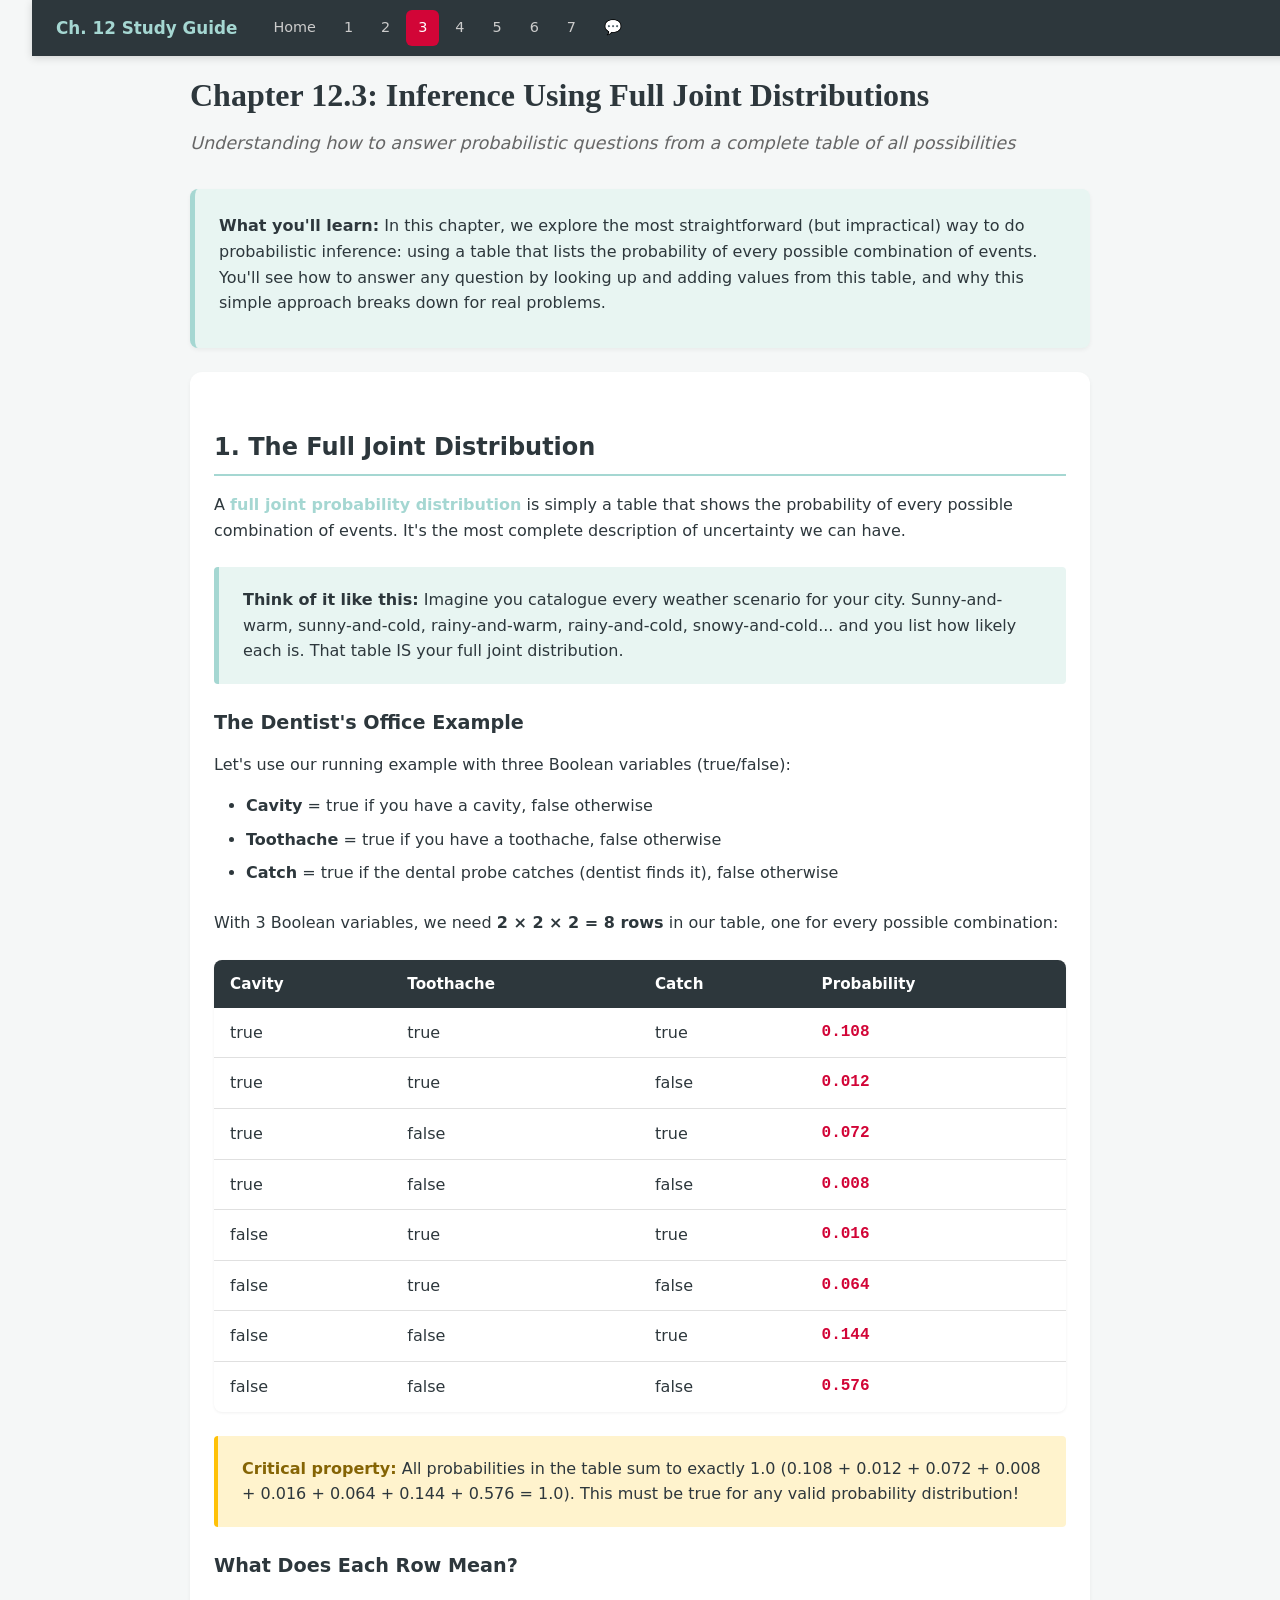
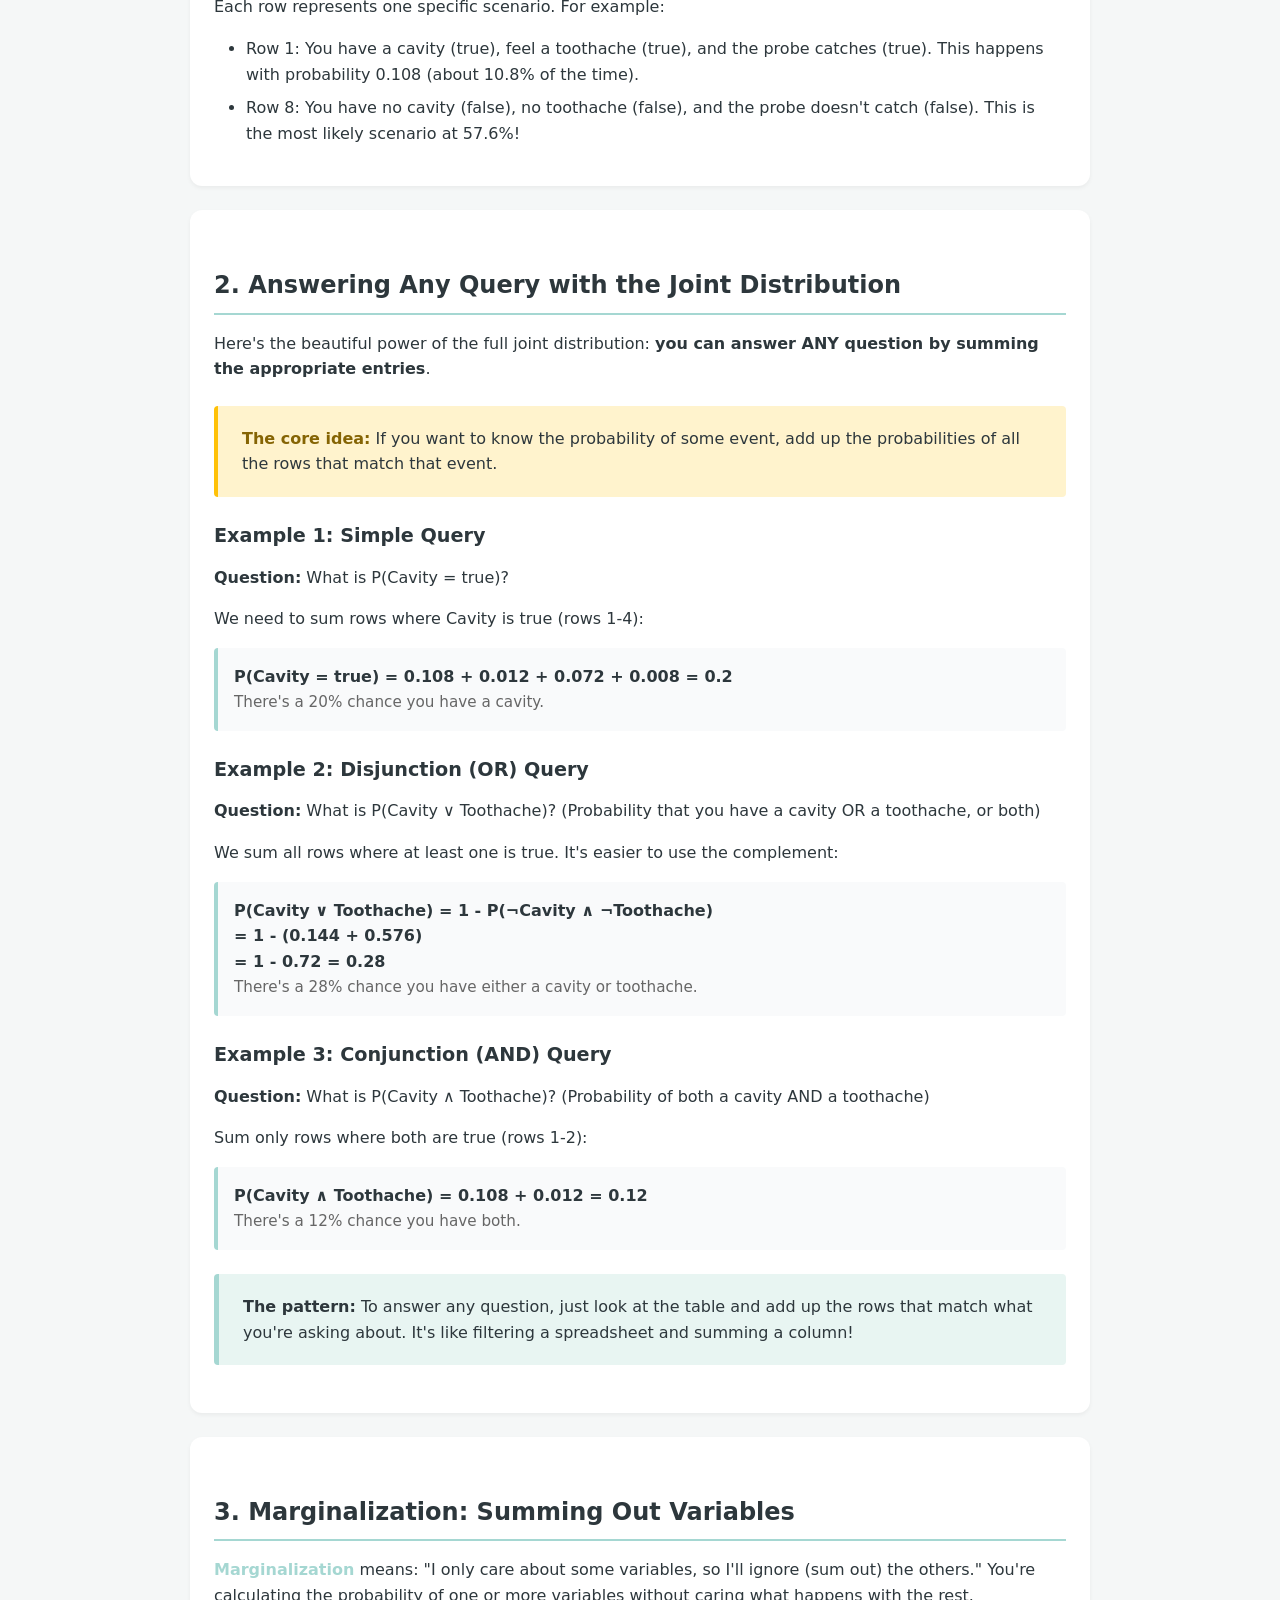
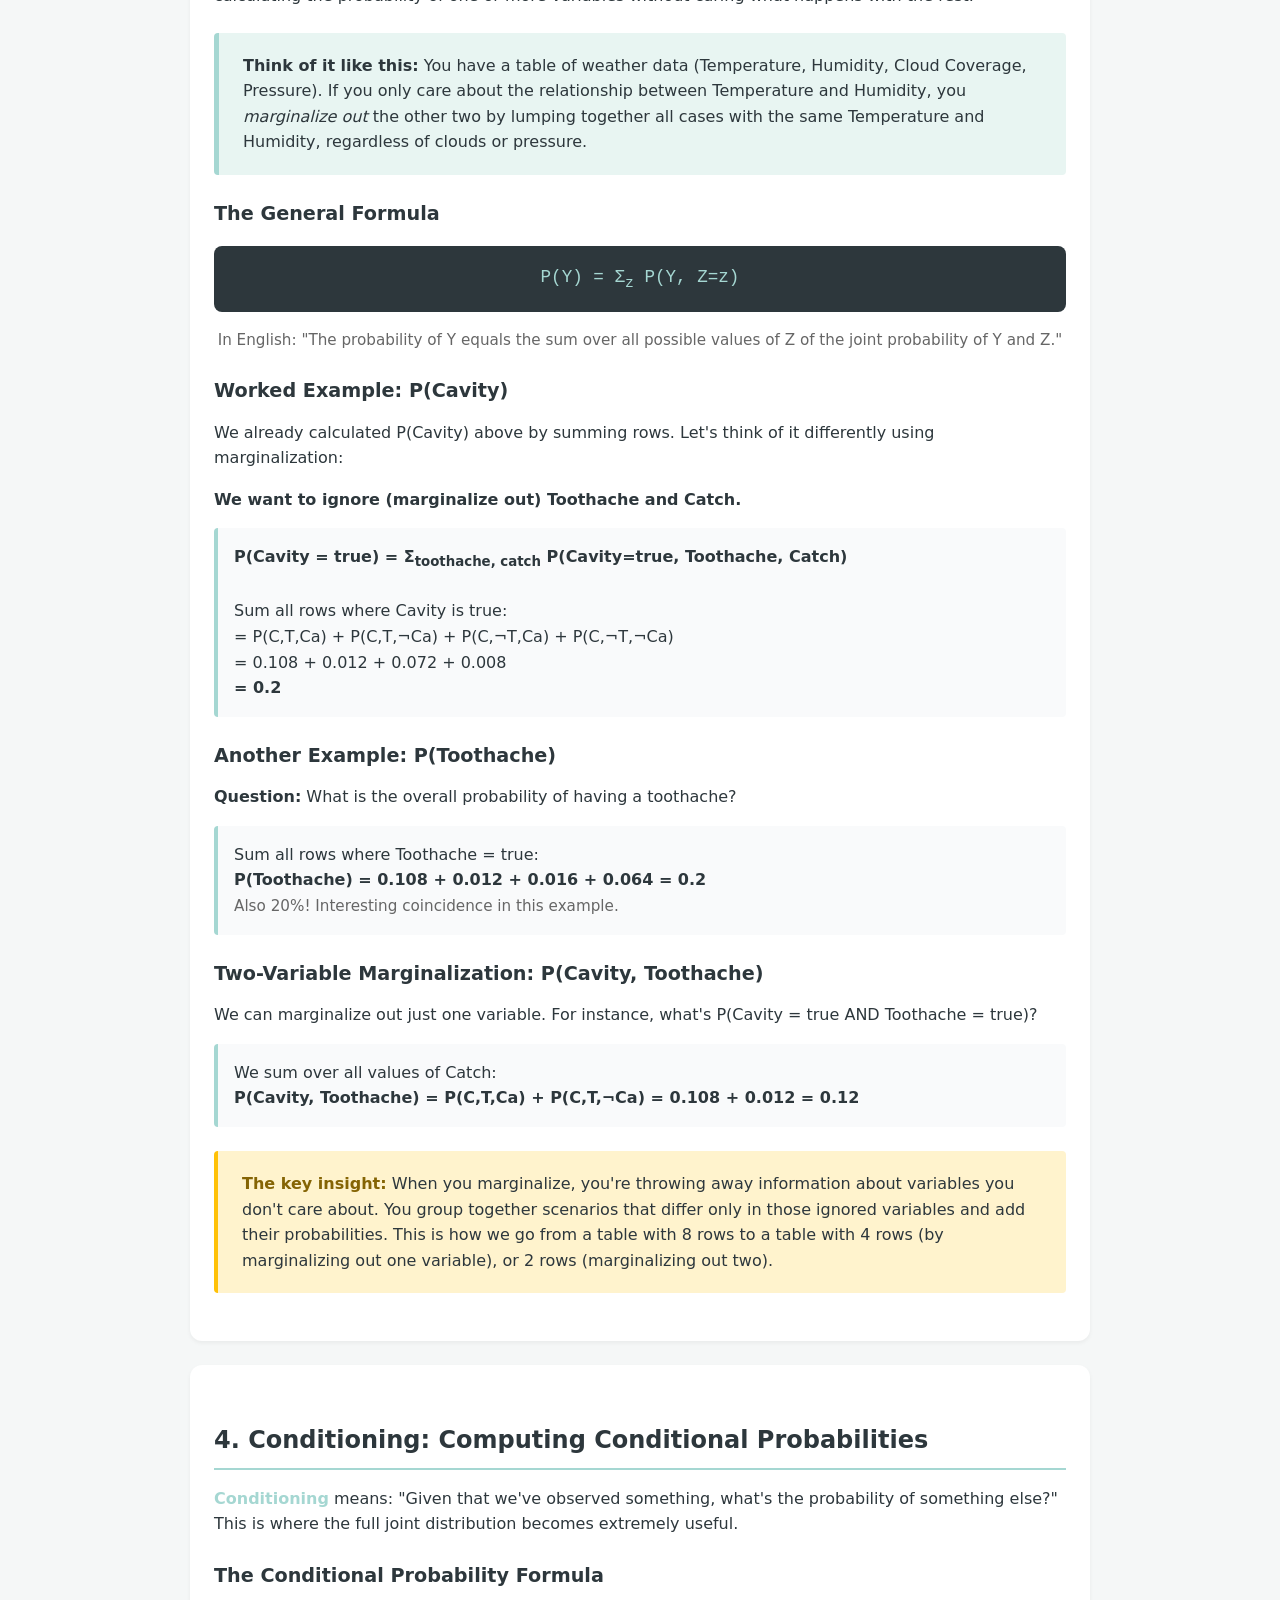
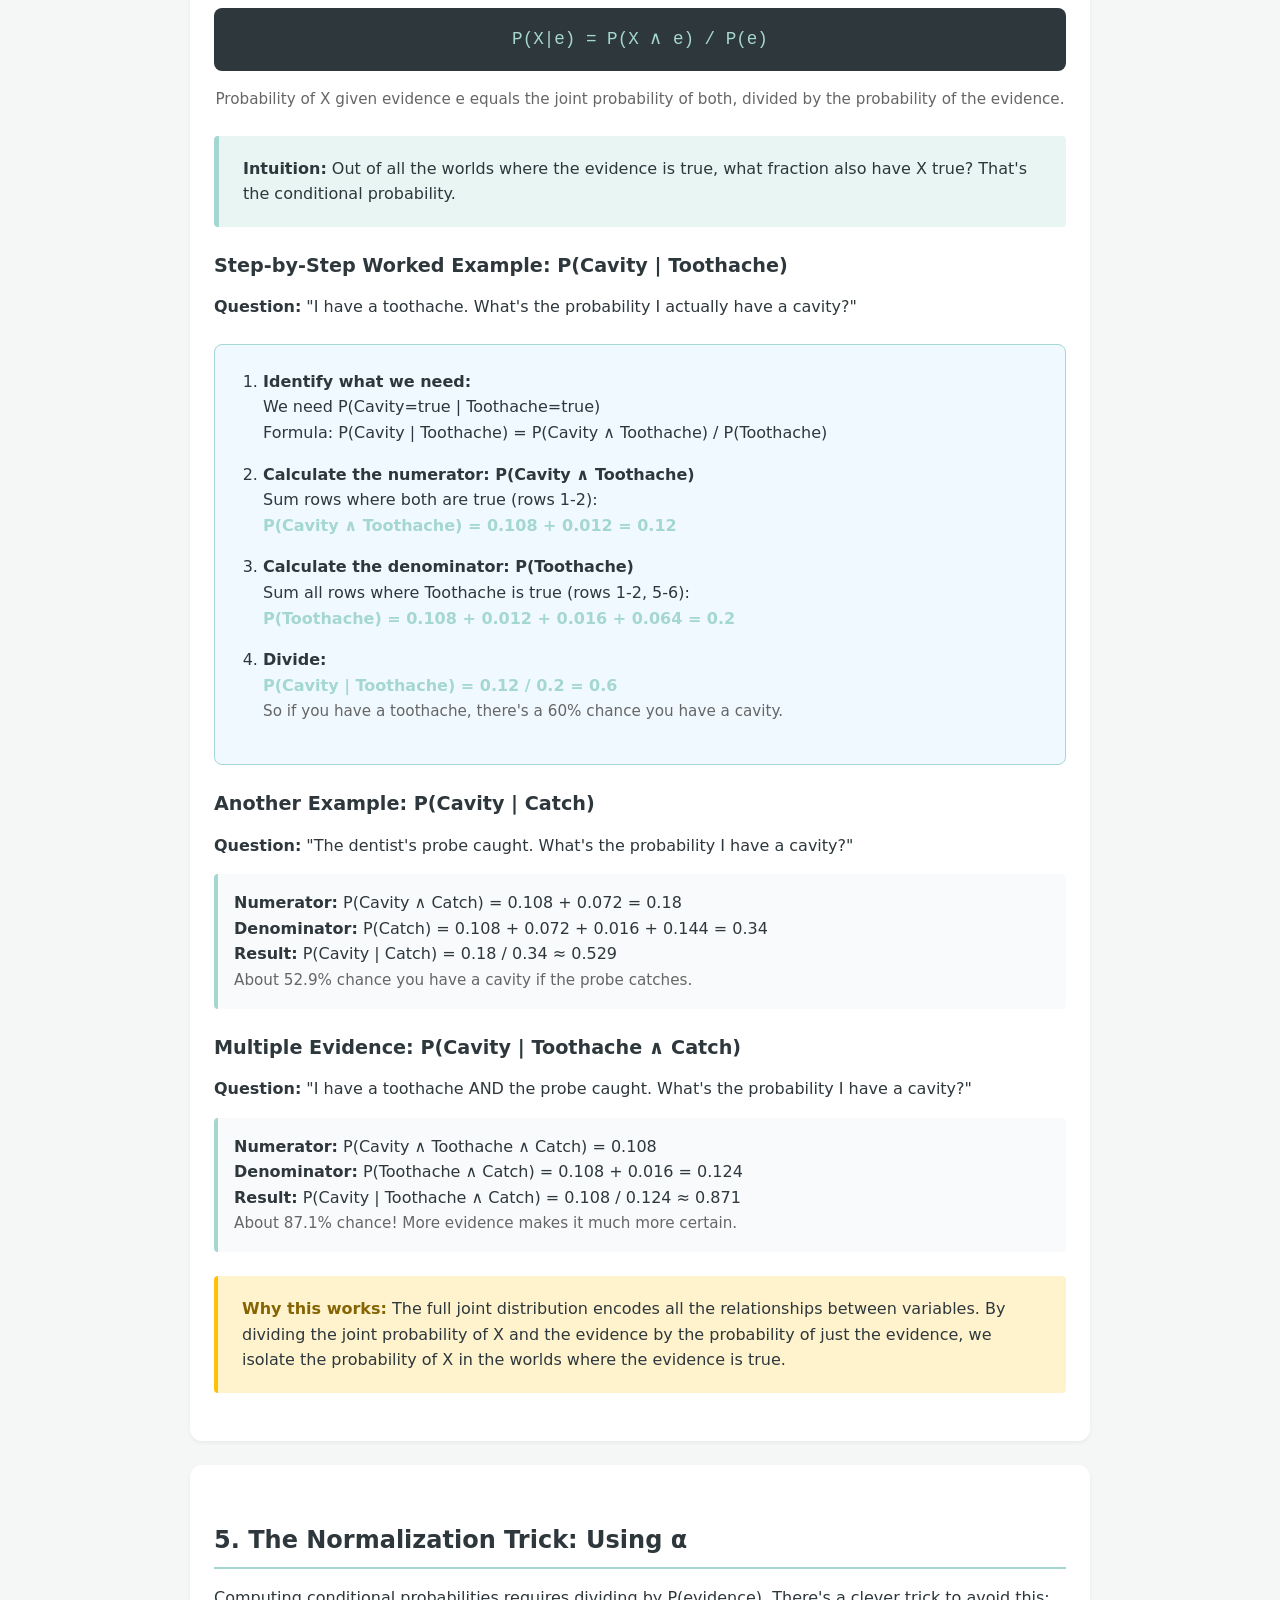
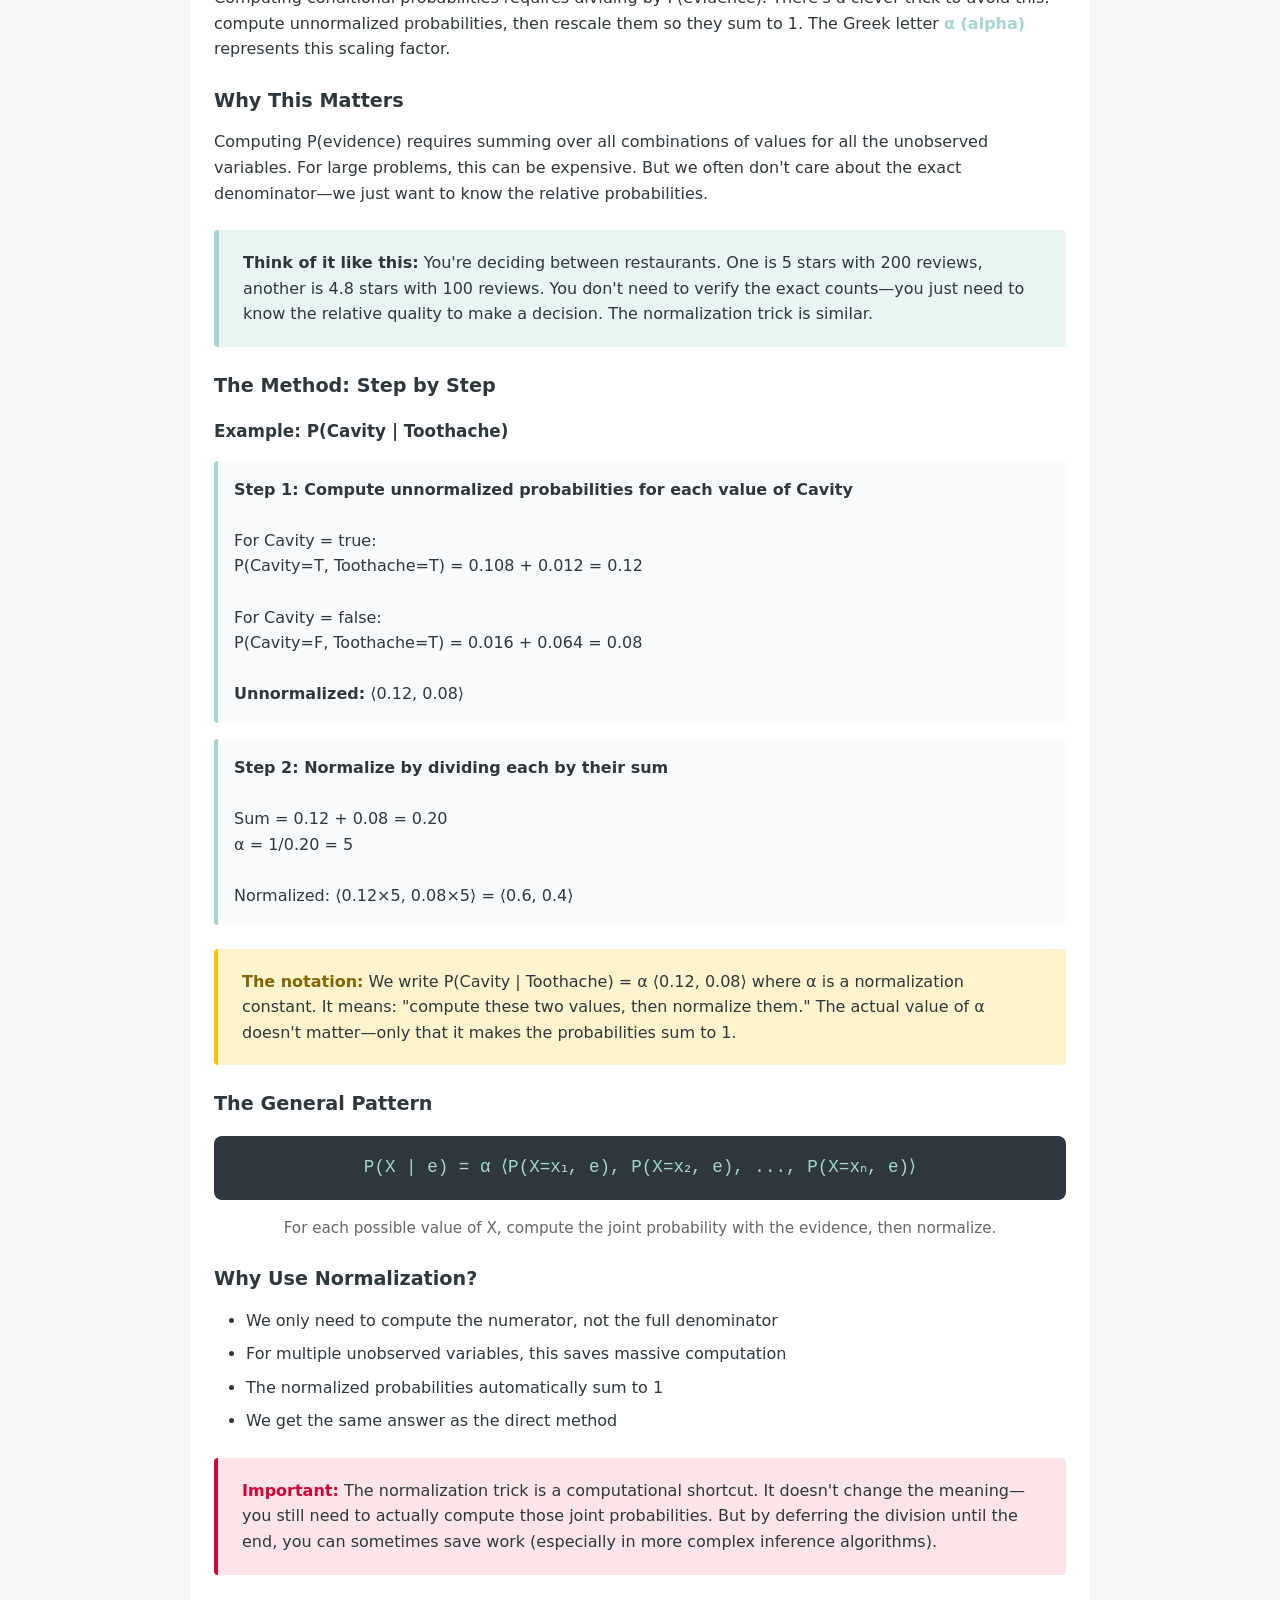
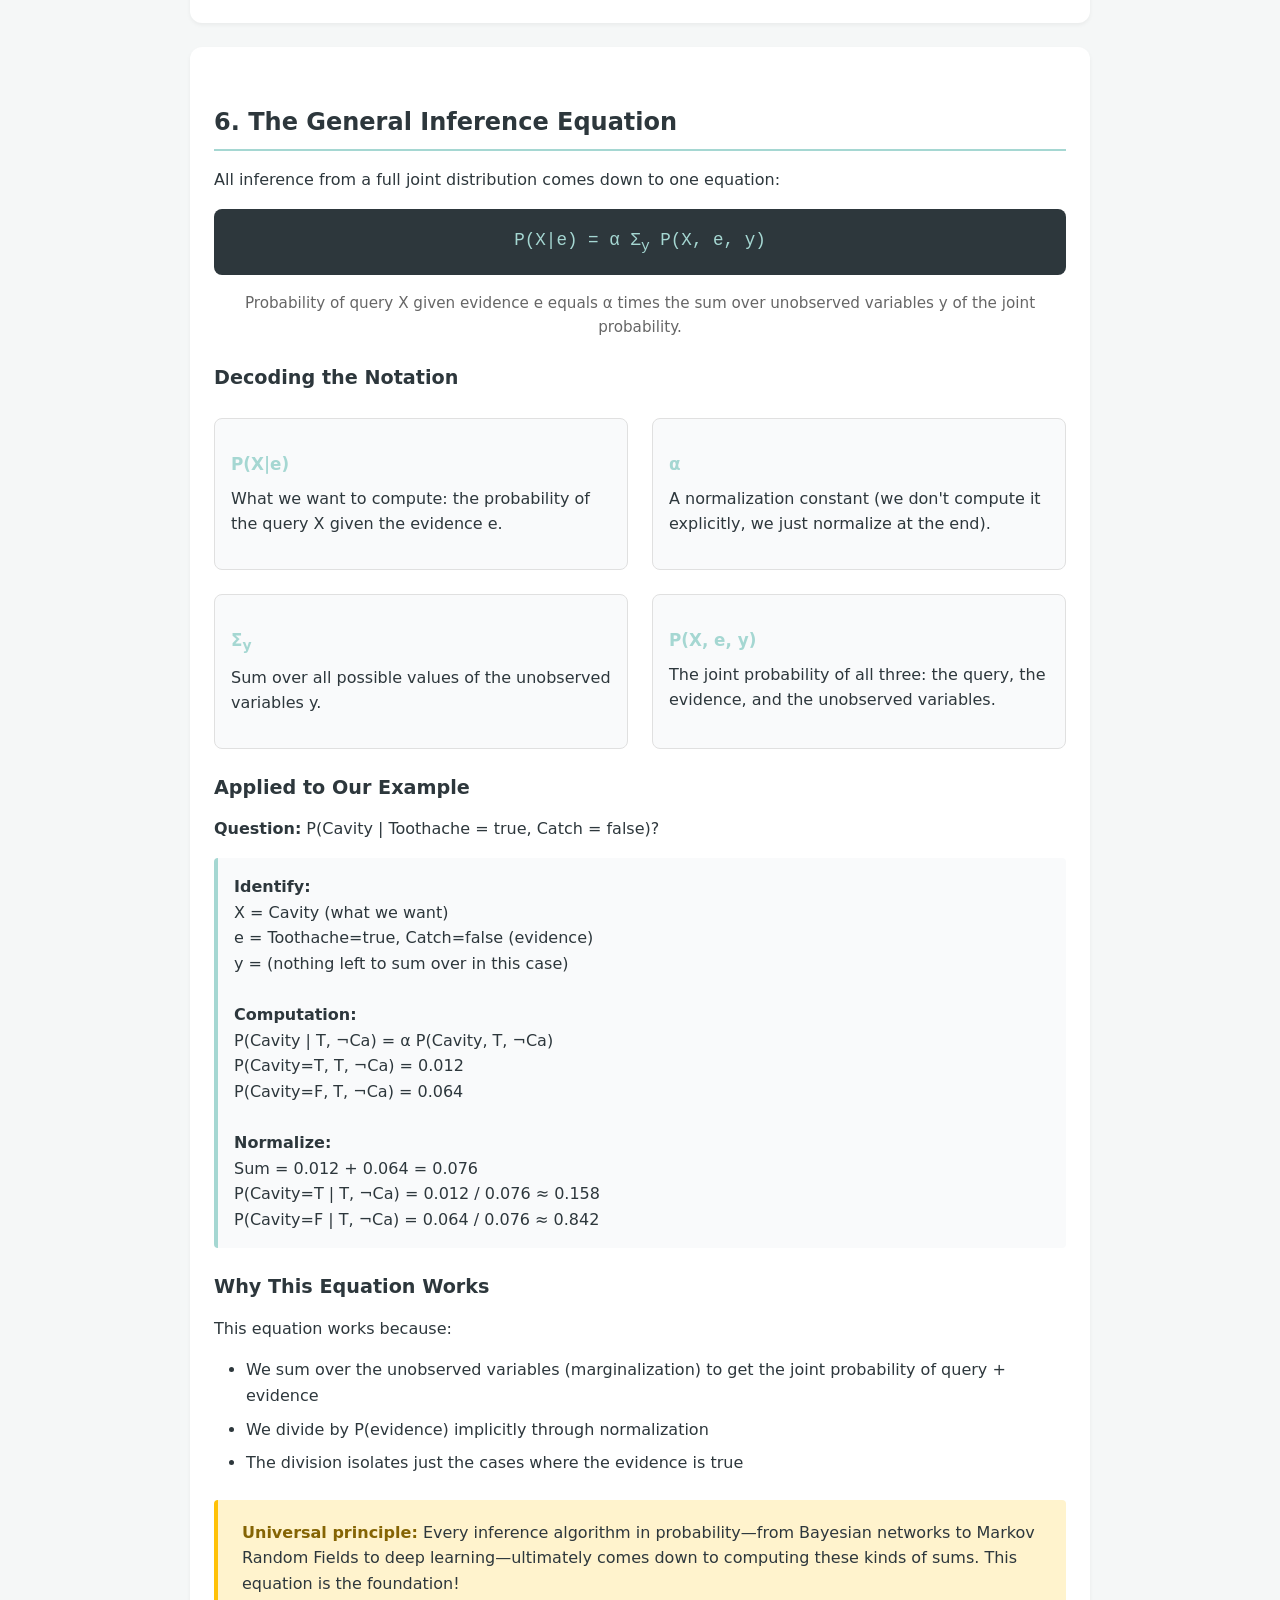
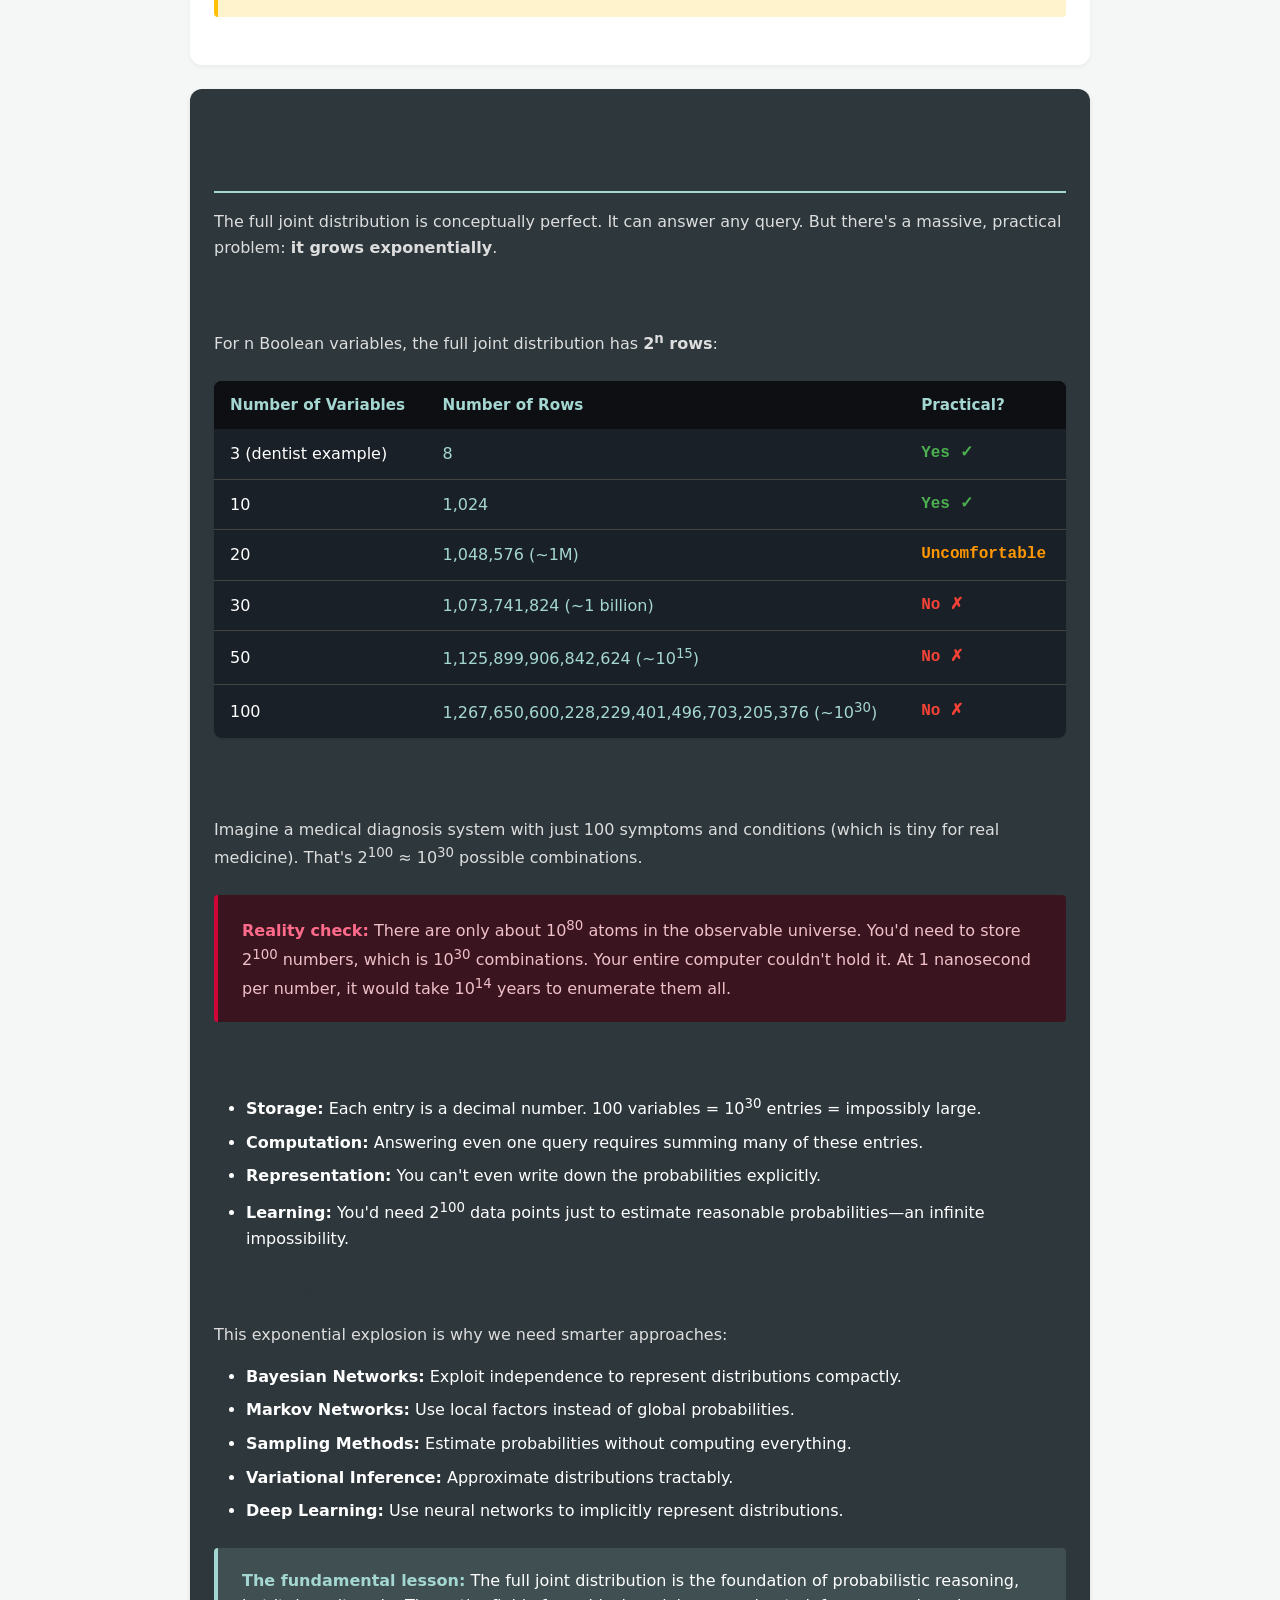
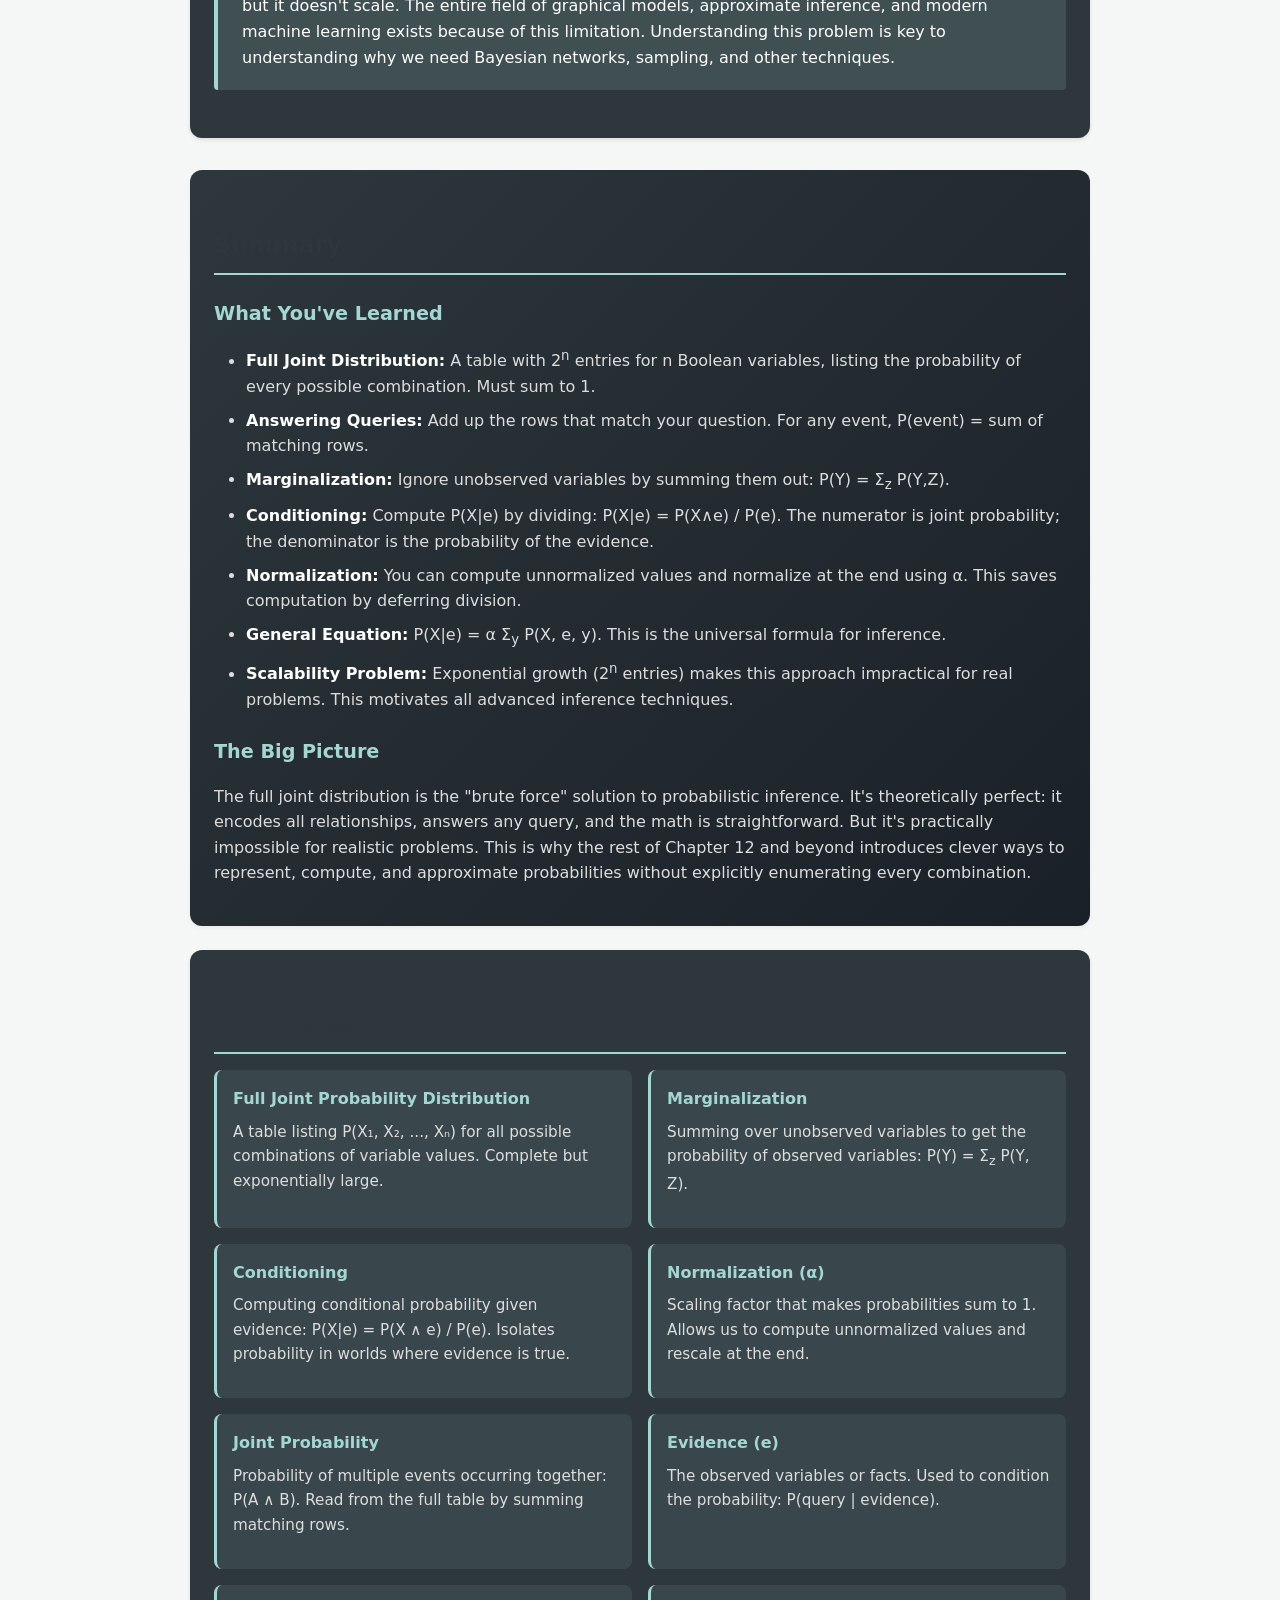
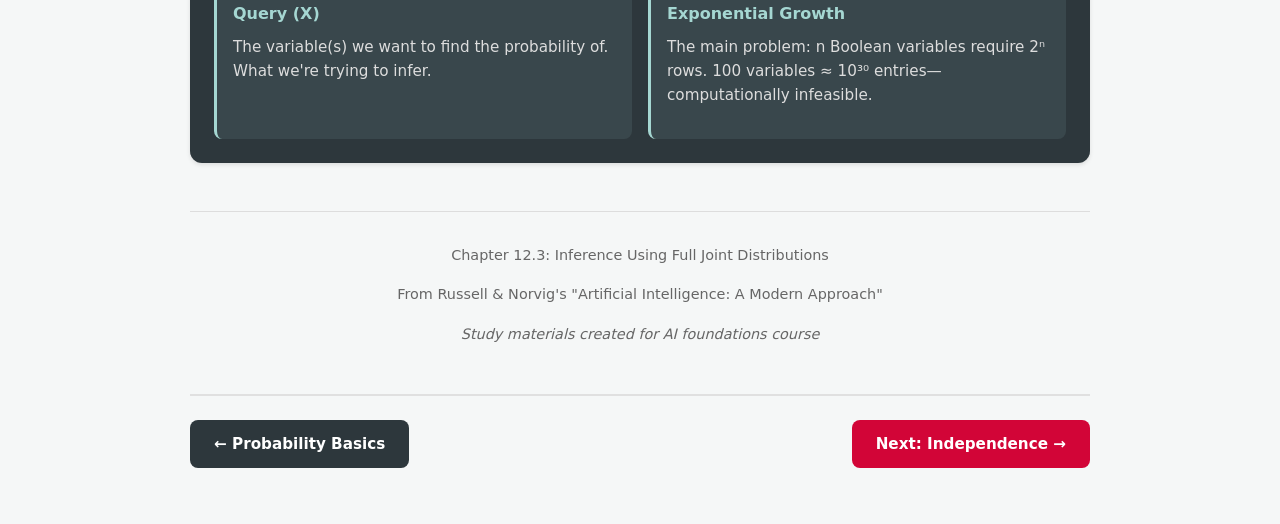
==== commit 3fc4bdd7: "Fix text readability on dark background sections in lessons 3, 5, 6 - Lesson 3: Fix term description" ====
--- a/lesson_3_full_joint.html
+++ b/lesson_3_full_joint.html
@@ -47,14 +47,14 @@
         }
 
         .term-list .term strong {
-            color: #2d373c;
+            color: #a5d7d2;
             display: block;
             margin-bottom: 0.5rem;
         }
 
         .term-list .term p {
             font-size: 0.95rem;
-            color: #555;
+            color: #ddd;
         }
 
         .summary-section h2 {
@@ -569,7 +569,7 @@
             <h2>Summary</h2>
 
             <h3 style="color: #a5d7d2;">What You've Learned</h3>
-            <ul style="margin-left: 2rem; margin-top: 1rem; color: #2d373c;">
+            <ul style="margin-left: 2rem; margin-top: 1rem; color: #ddd;">
                 <li><strong>Full Joint Distribution:</strong> A table with 2<sup>n</sup> entries for n Boolean variables, listing the probability of every possible combination. Must sum to 1.</li>
                 <li><strong>Answering Queries:</strong> Add up the rows that match your question. For any event, P(event) = sum of matching rows.</li>
                 <li><strong>Marginalization:</strong> Ignore unobserved variables by summing them out: P(Y) = Σ<sub>z</sub> P(Y,Z).</li>
@@ -580,7 +580,7 @@
             </ul>
 
             <h3 style="color: #a5d7d2; margin-top: 1.5rem;">The Big Picture</h3>
-            <p style="color: #2d373c; margin-top: 1rem;">The full joint distribution is the "brute force" solution to probabilistic inference. It's theoretically perfect: it encodes all relationships, answers any query, and the math is straightforward. But it's practically impossible for realistic problems. This is why the rest of Chapter 12 and beyond introduces clever ways to represent, compute, and approximate probabilities without explicitly enumerating every combination.</p>
+            <p style="color: #ddd; margin-top: 1rem;">The full joint distribution is the "brute force" solution to probabilistic inference. It's theoretically perfect: it encodes all relationships, answers any query, and the math is straightforward. But it's practically impossible for realistic problems. This is why the rest of Chapter 12 and beyond introduces clever ways to represent, compute, and approximate probabilities without explicitly enumerating every combination.</p>
         </div>
 
         <!-- Key Terms Section -->
--- a/styles.css
+++ b/styles.css
@@ -695,6 +695,32 @@
   font-size: 1rem;
 }
 
+.hero-buttons {
+  display: flex;
+  gap: 1rem;
+  justify-content: center;
+  flex-wrap: wrap;
+}
+
+.btn-slides {
+  display: inline-block;
+  background: transparent;
+  color: #fff;
+  padding: 1rem 2.5rem;
+  border-radius: 8px;
+  text-decoration: none;
+  font-size: 1.2rem;
+  font-weight: 700;
+  border: 2px solid #a5d7d2;
+  transition: all 0.2s;
+}
+
+.btn-slides:hover {
+  background: rgba(165,215,210,0.15);
+  transform: translateY(-2px);
+  box-shadow: 0 4px 15px rgba(165,215,210,0.3);
+}
+
 .btn-start {
   display: inline-block;
   background: #d20537;
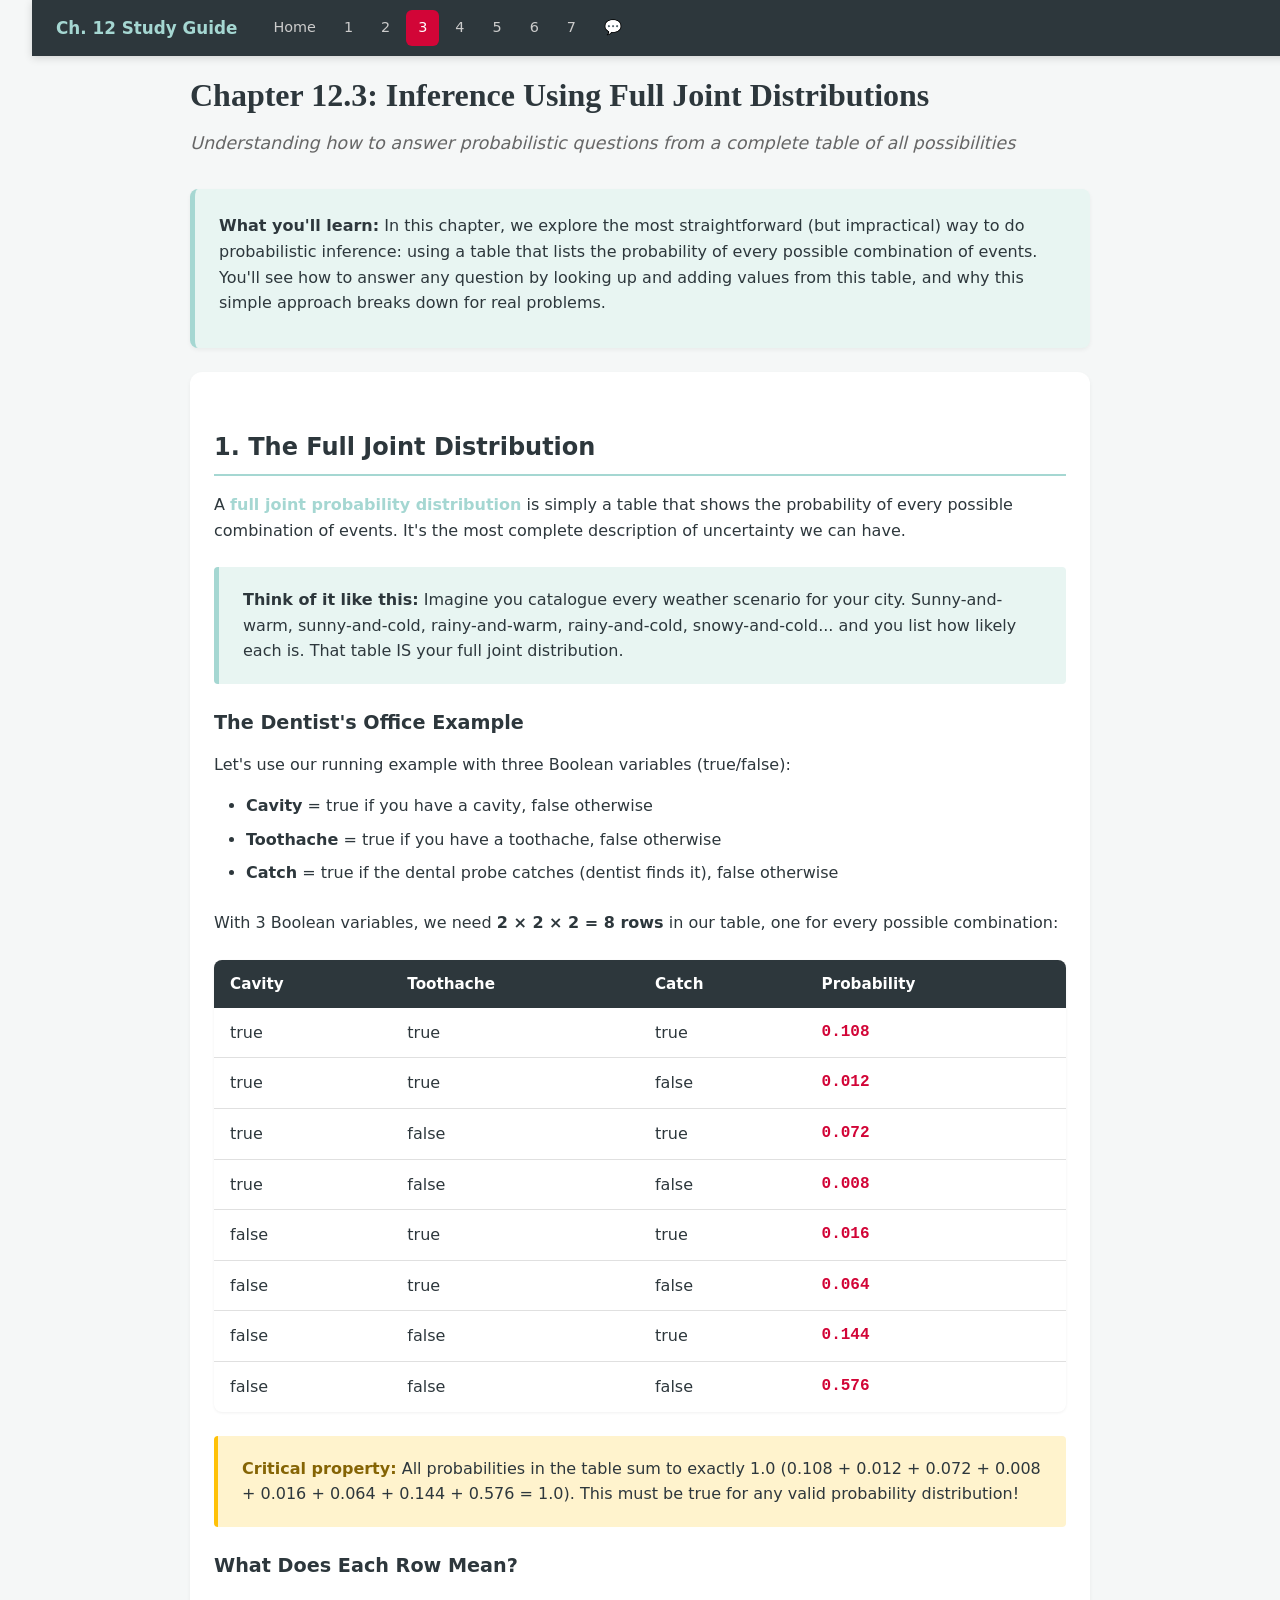
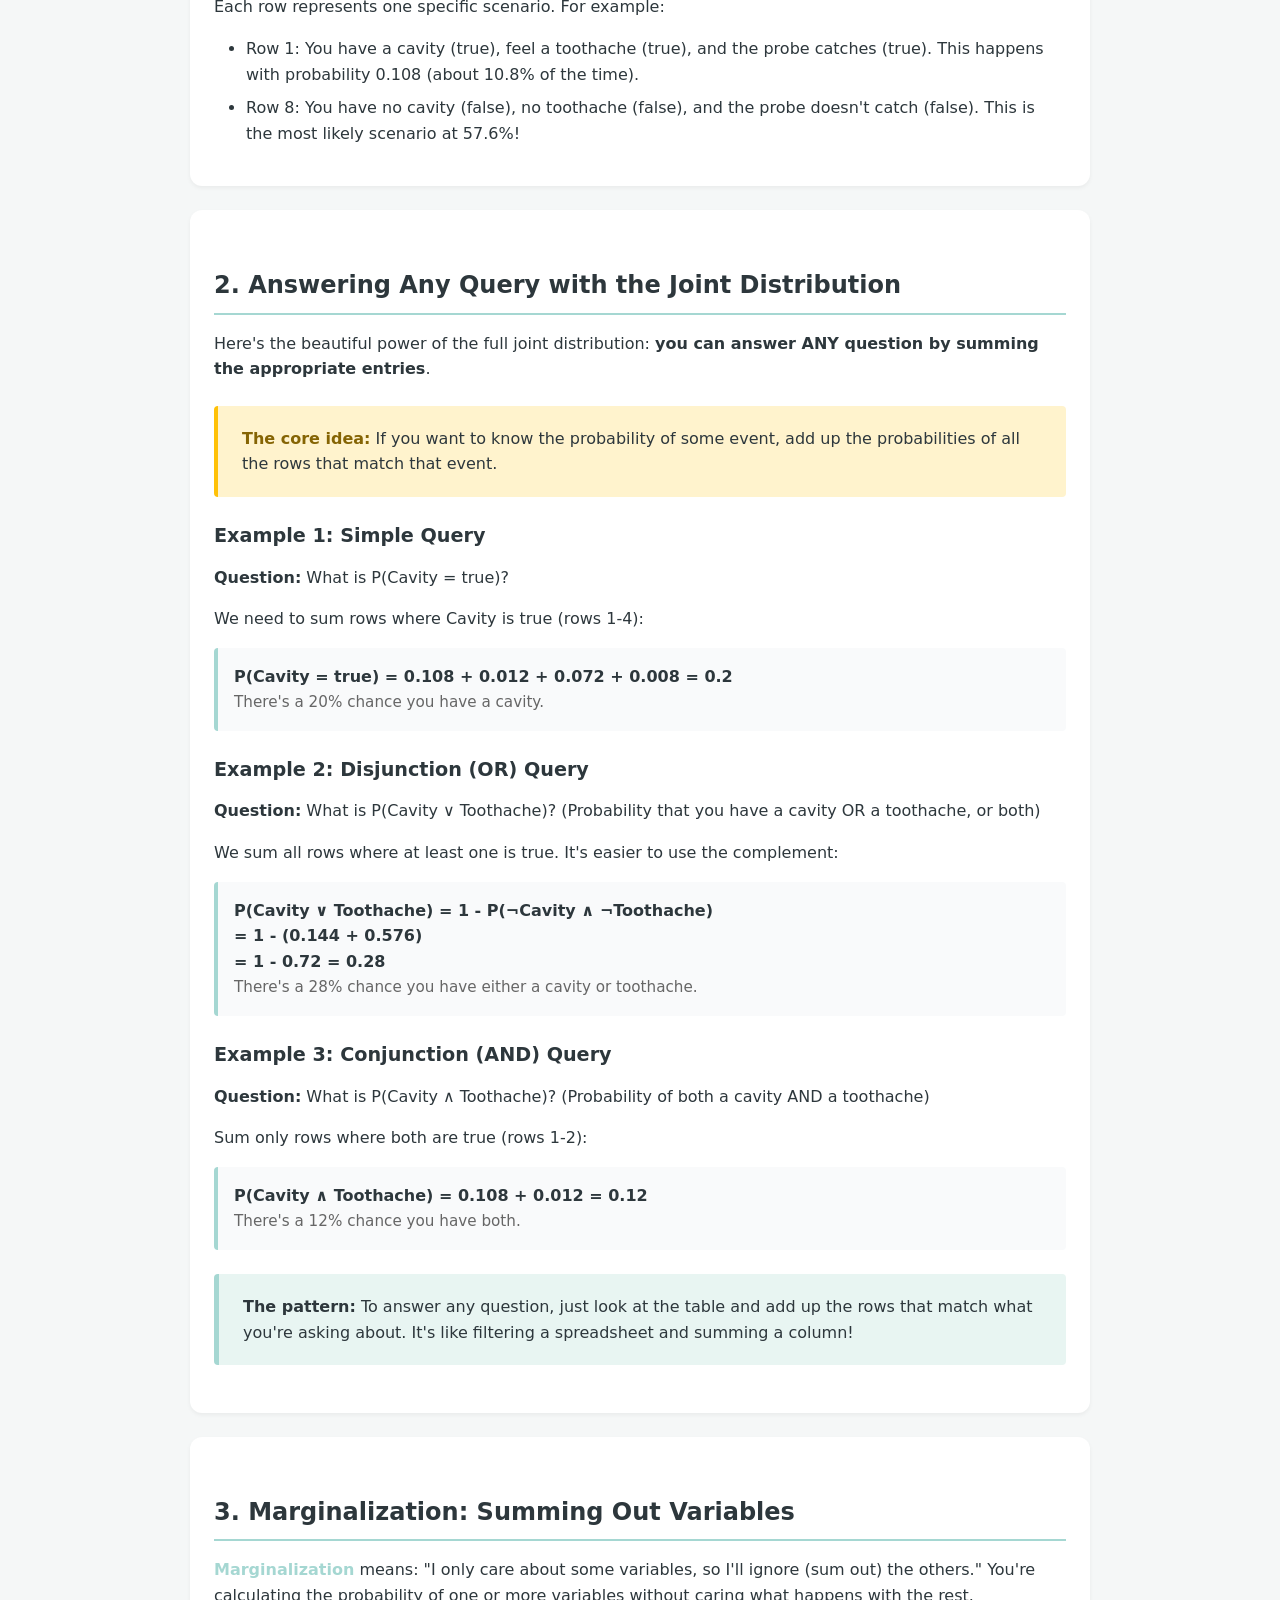
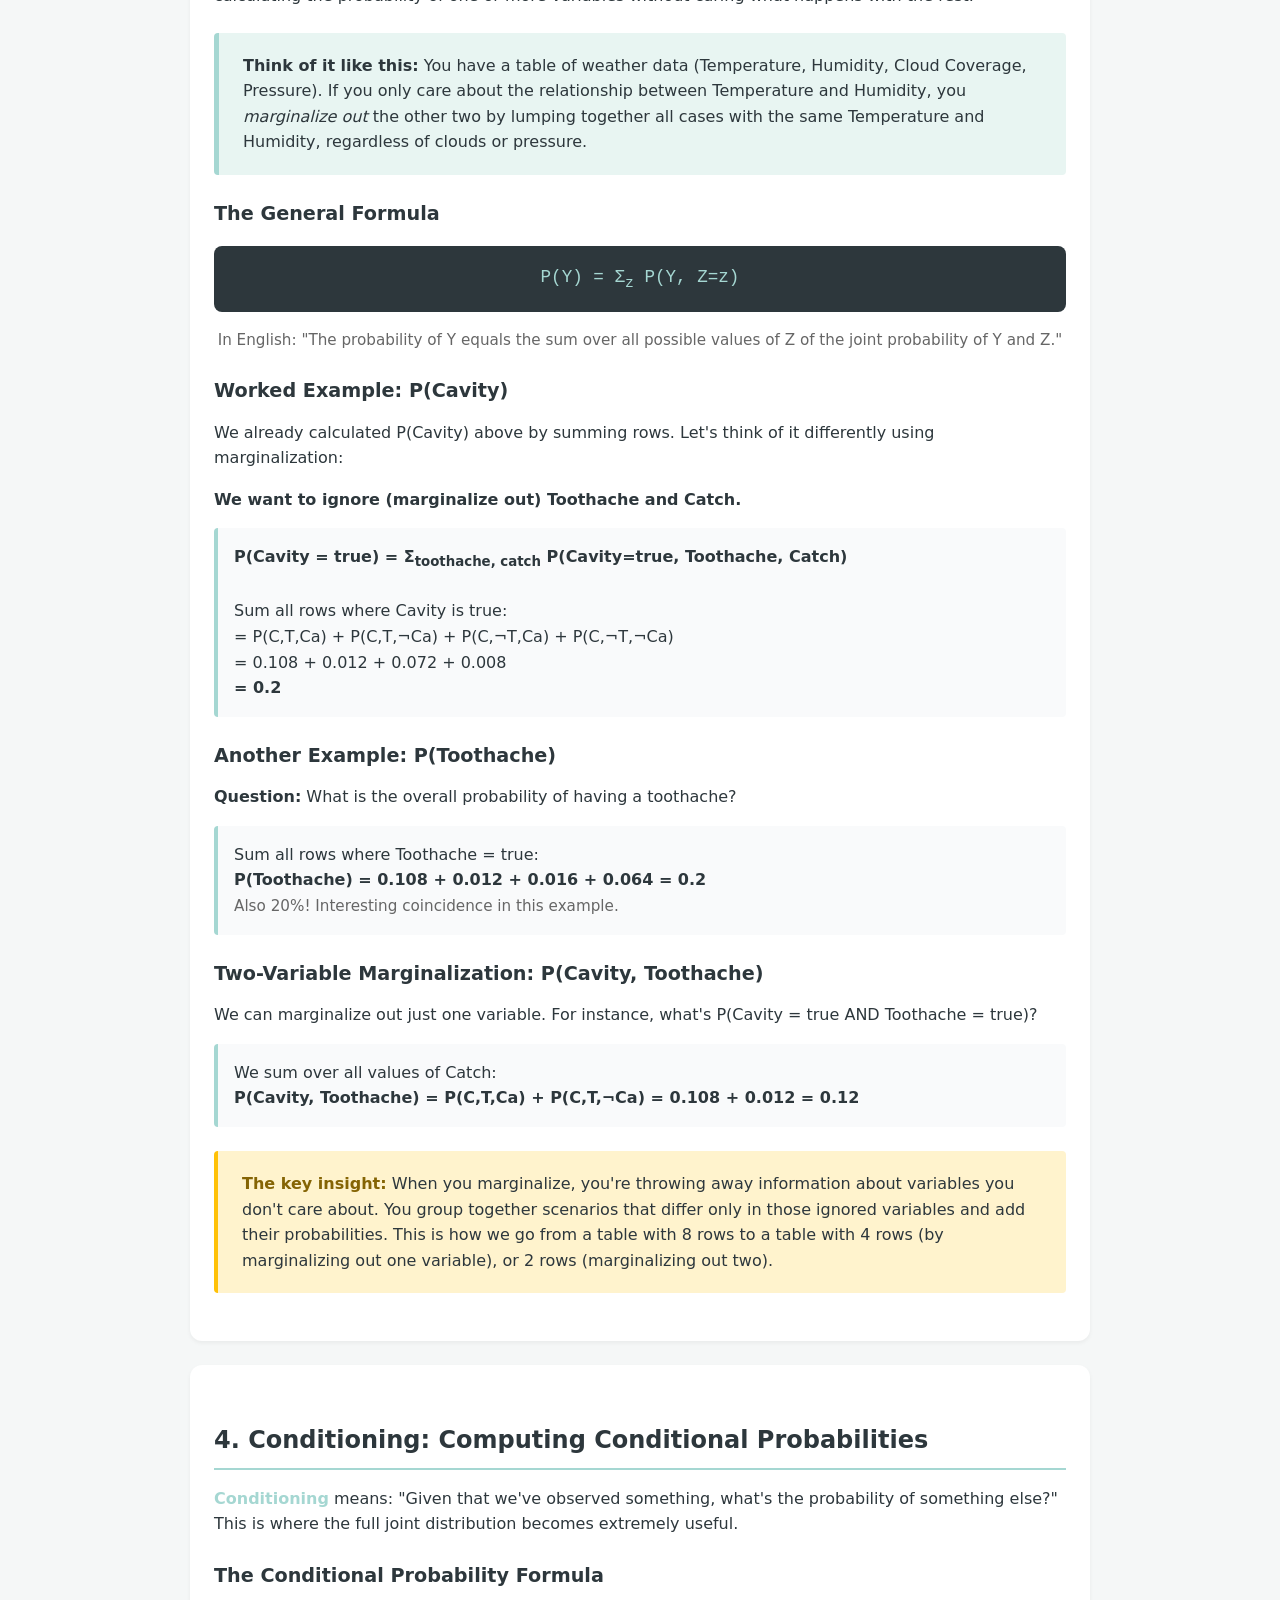
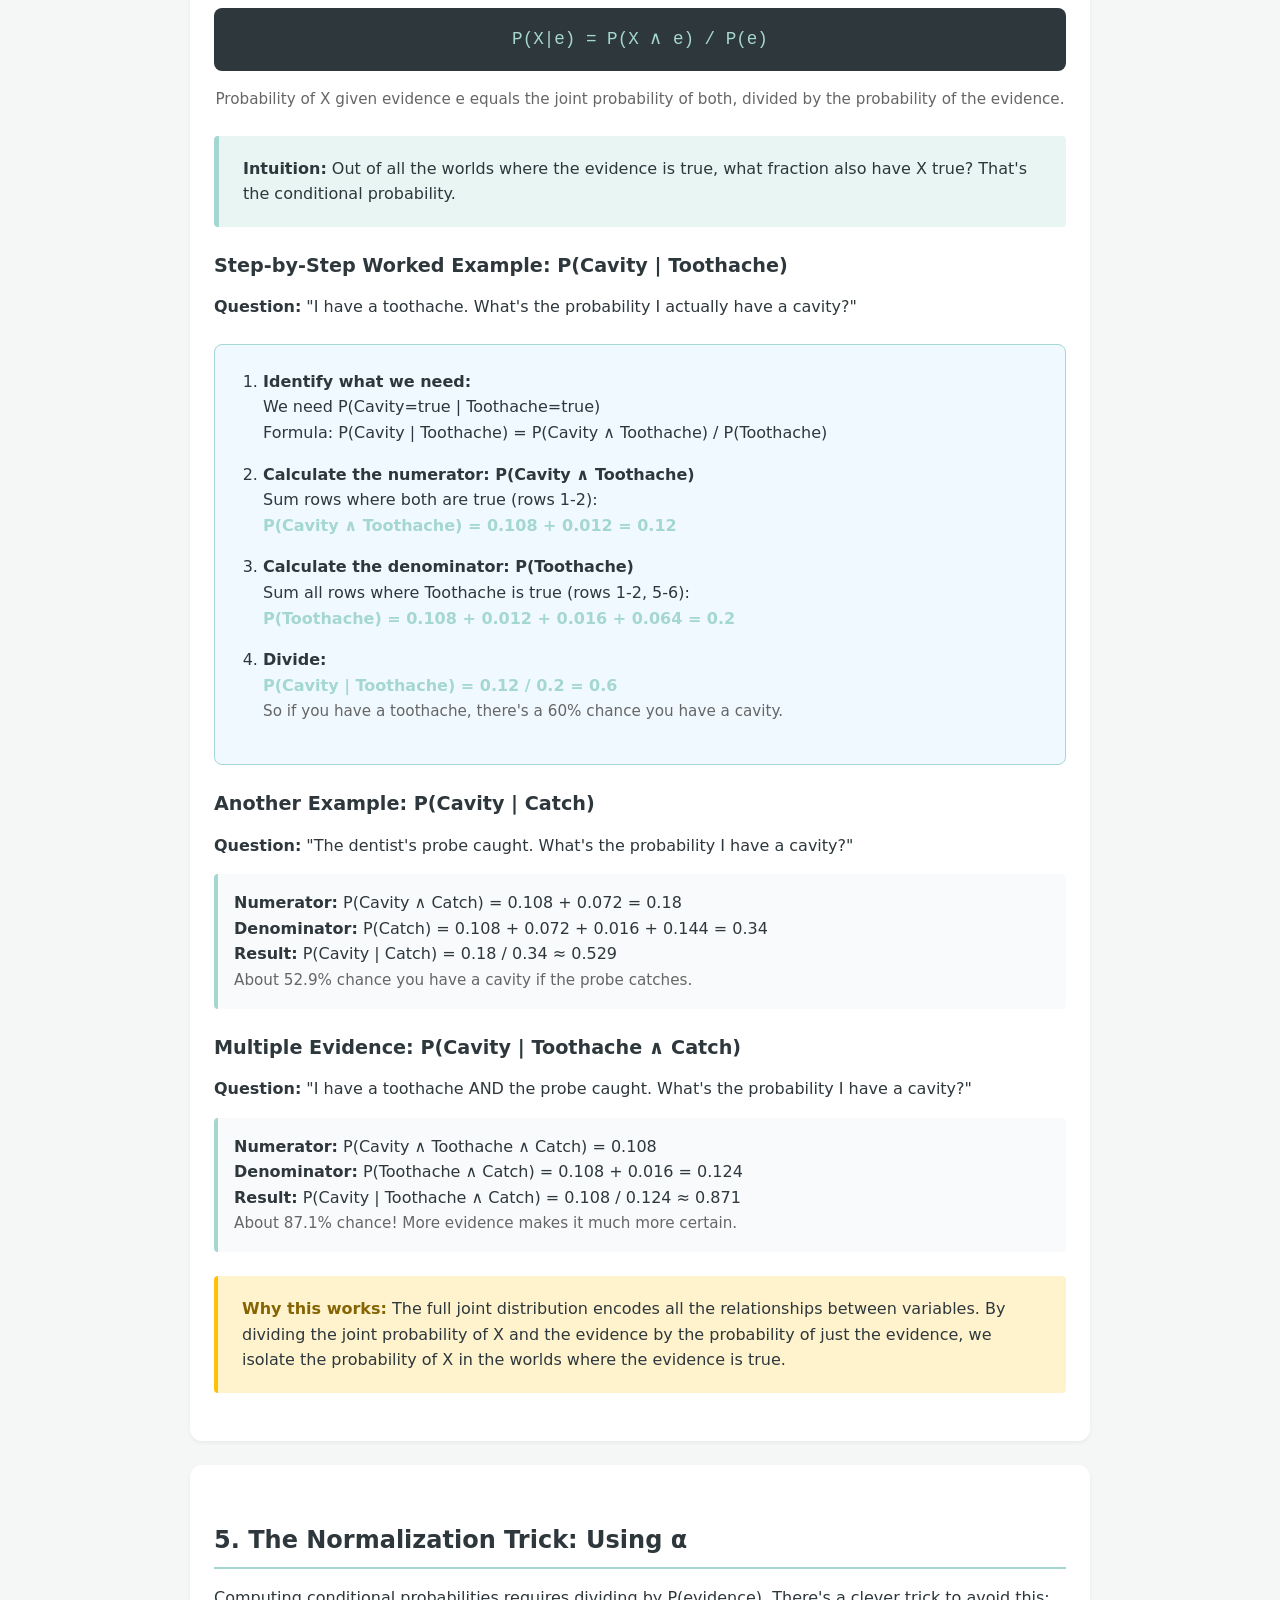
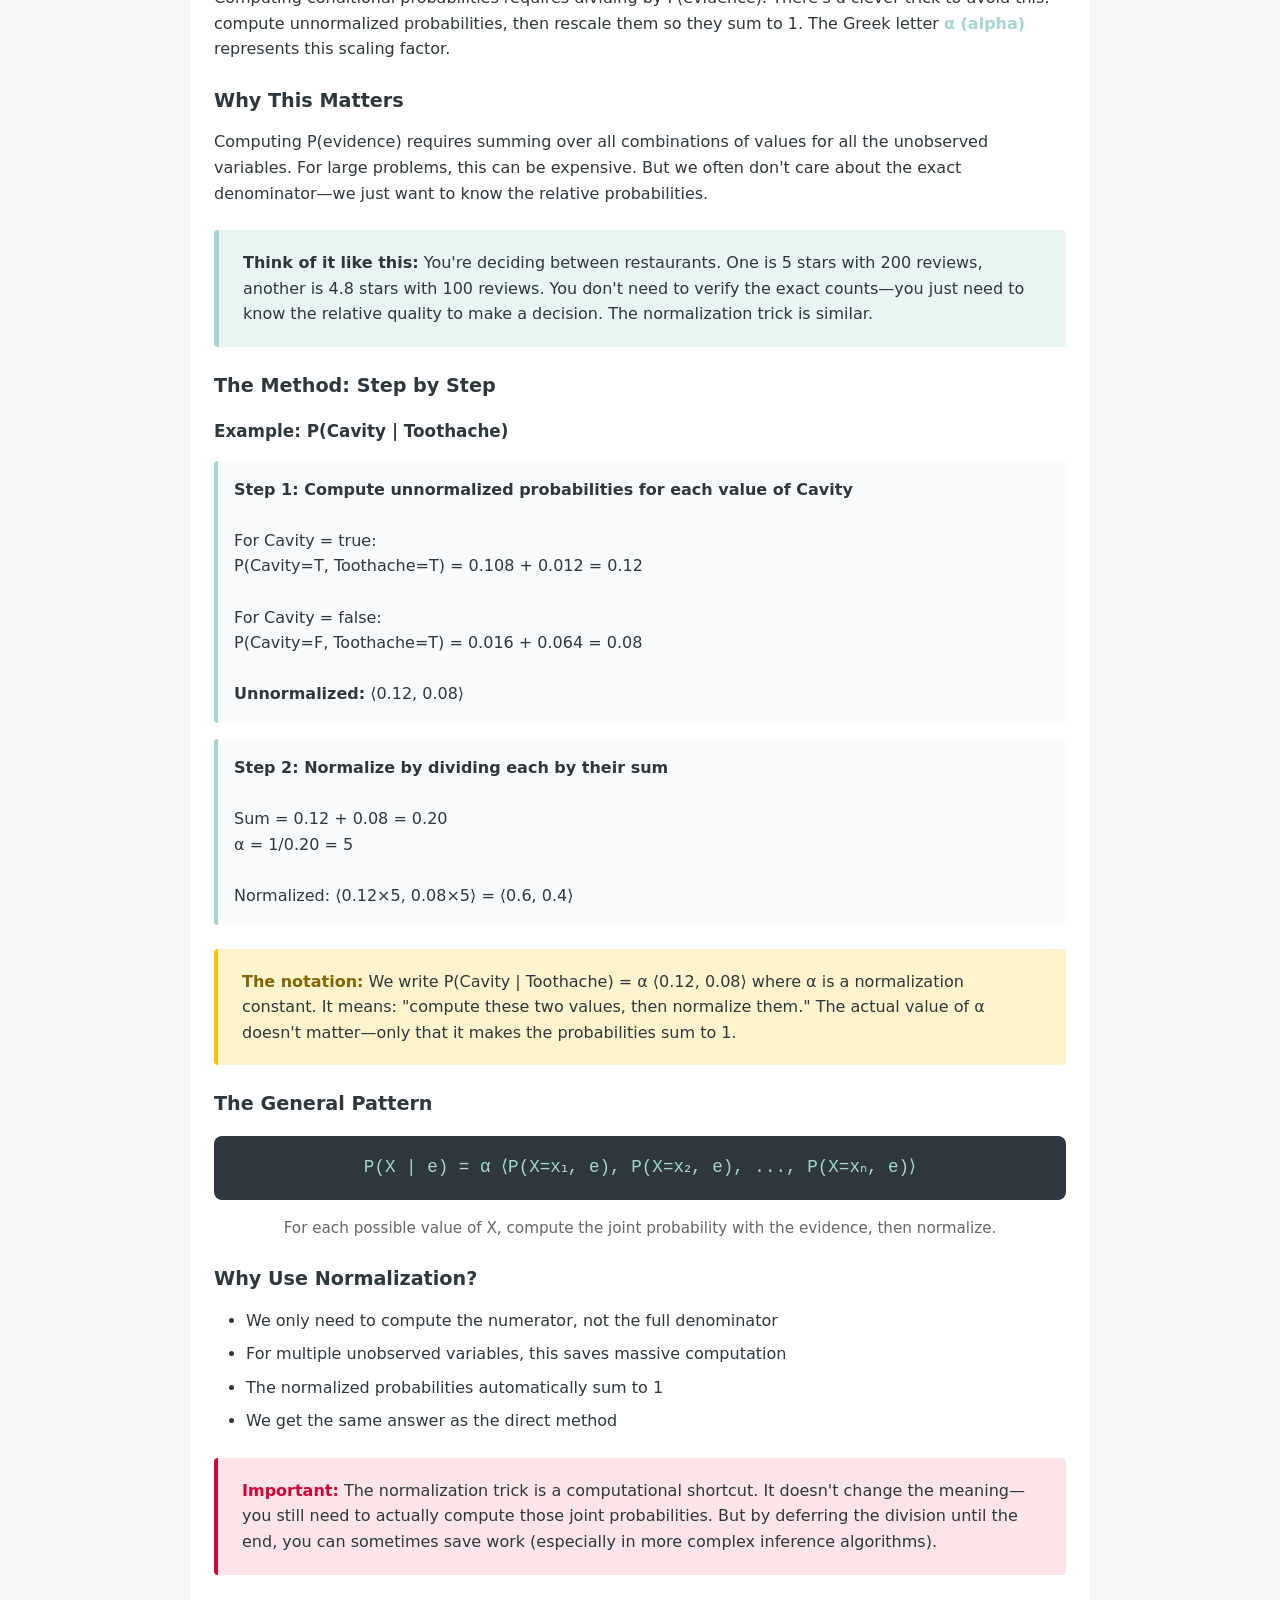
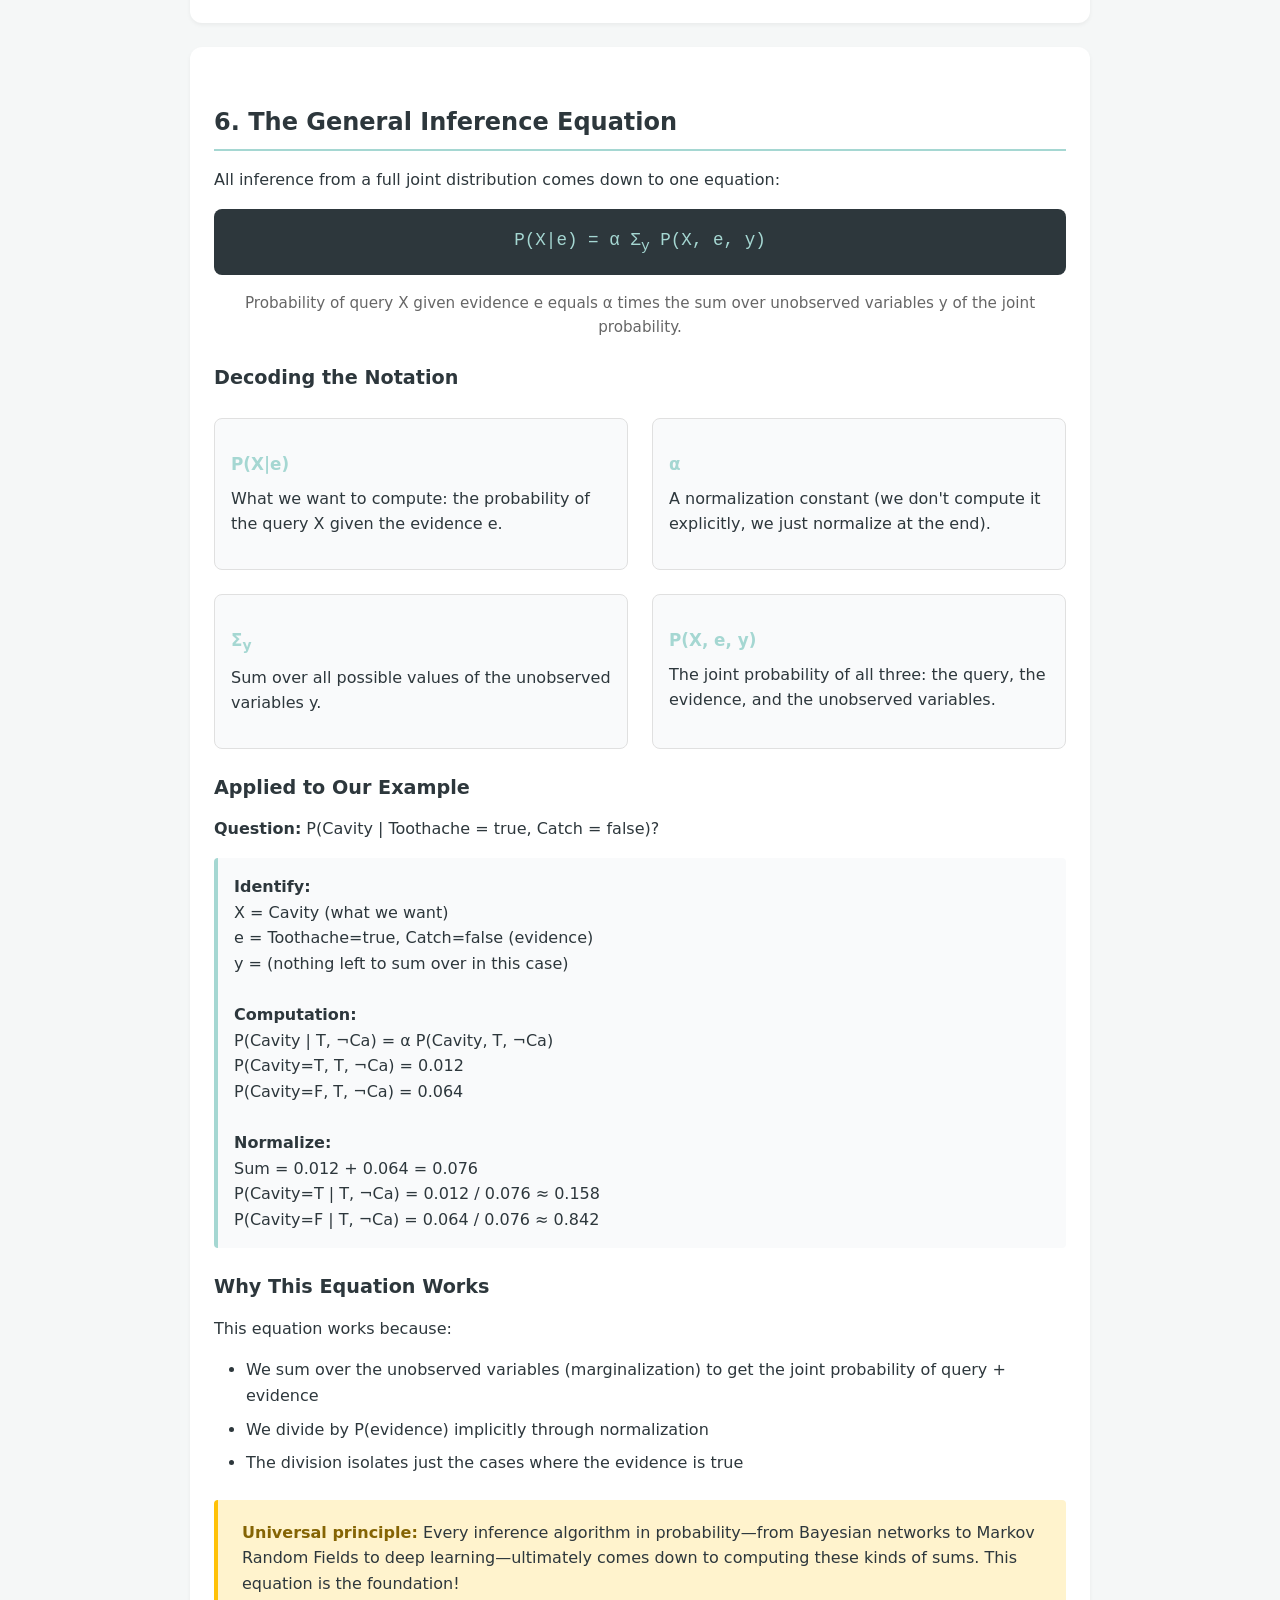
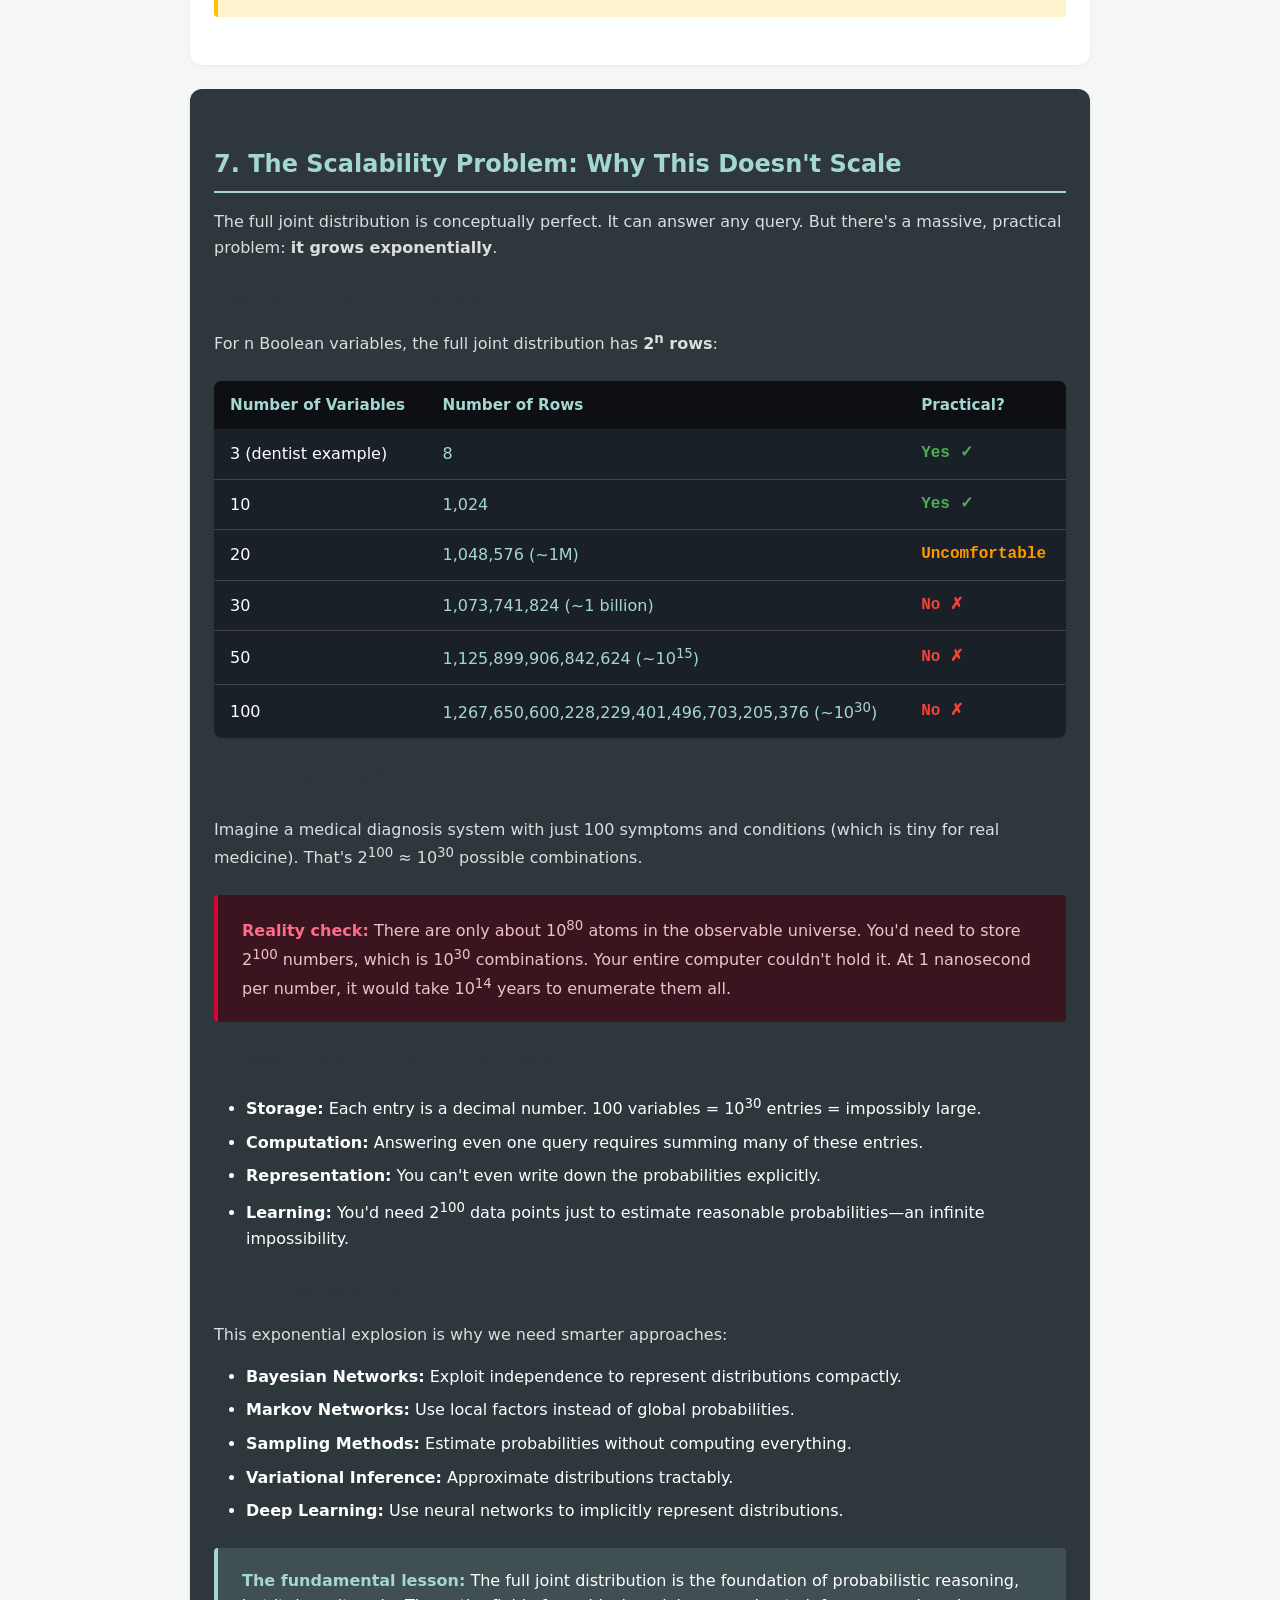
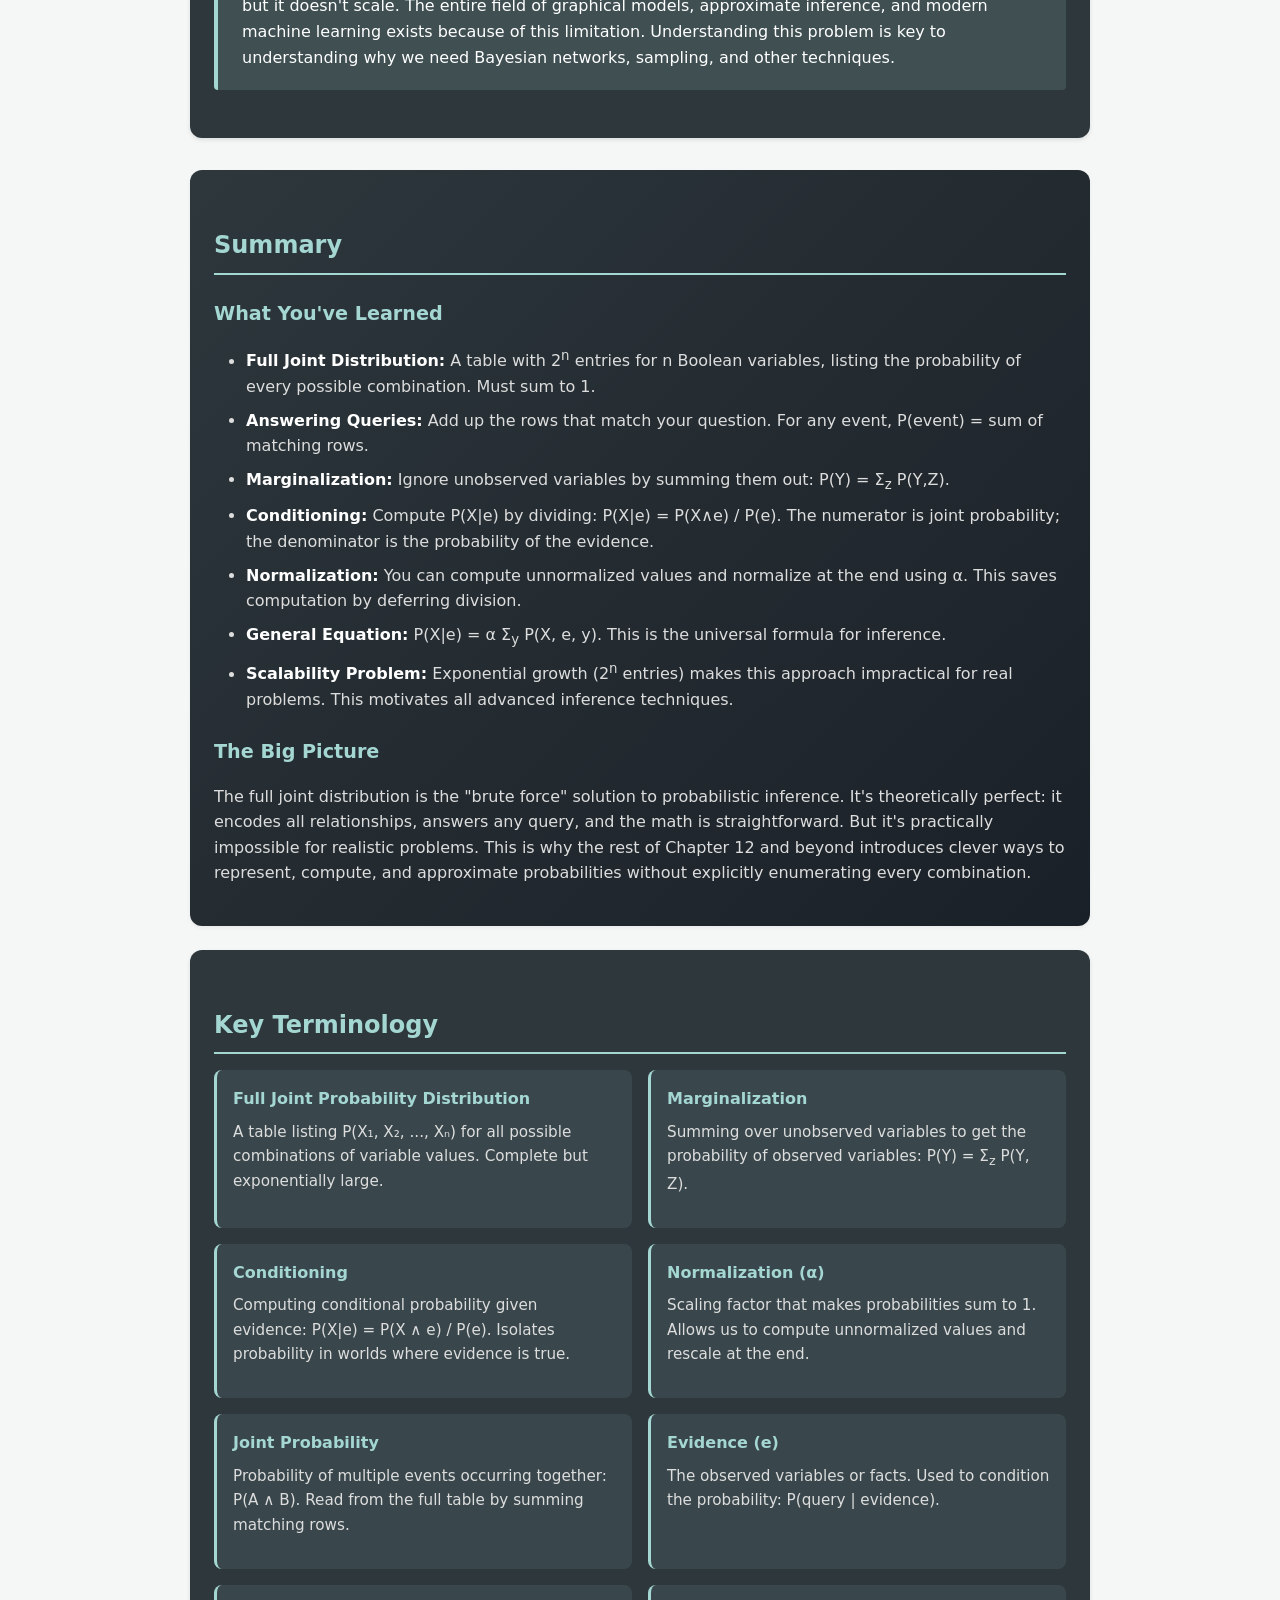
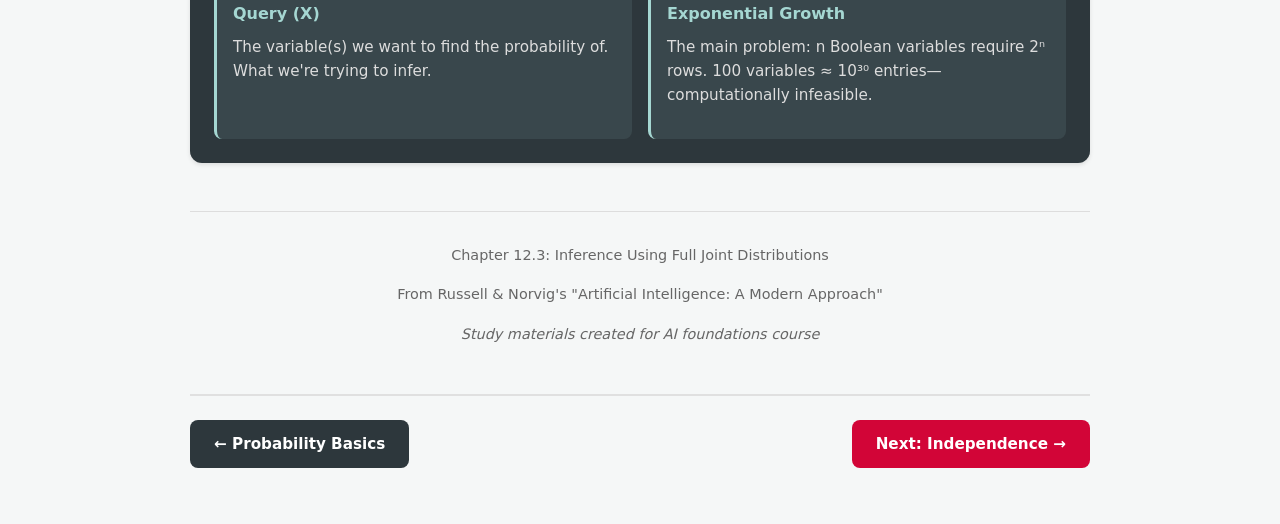
==== commit 499a9103: "Fix dark card h2 title colors in lesson 3 Inline .card h2 was overriding .dark-card h2 and .summary-" ====
--- a/lesson_3_full_joint.html
+++ b/lesson_3_full_joint.html
@@ -22,7 +22,12 @@
         }
 
         .dark-card h2 {
+            color: #a5d7d2;
             border-bottom-color: #a5d7d2;
+        }
+
+        .summary-section h2 {
+            color: #a5d7d2;
         }
 
         table tbody tr td:last-child {
